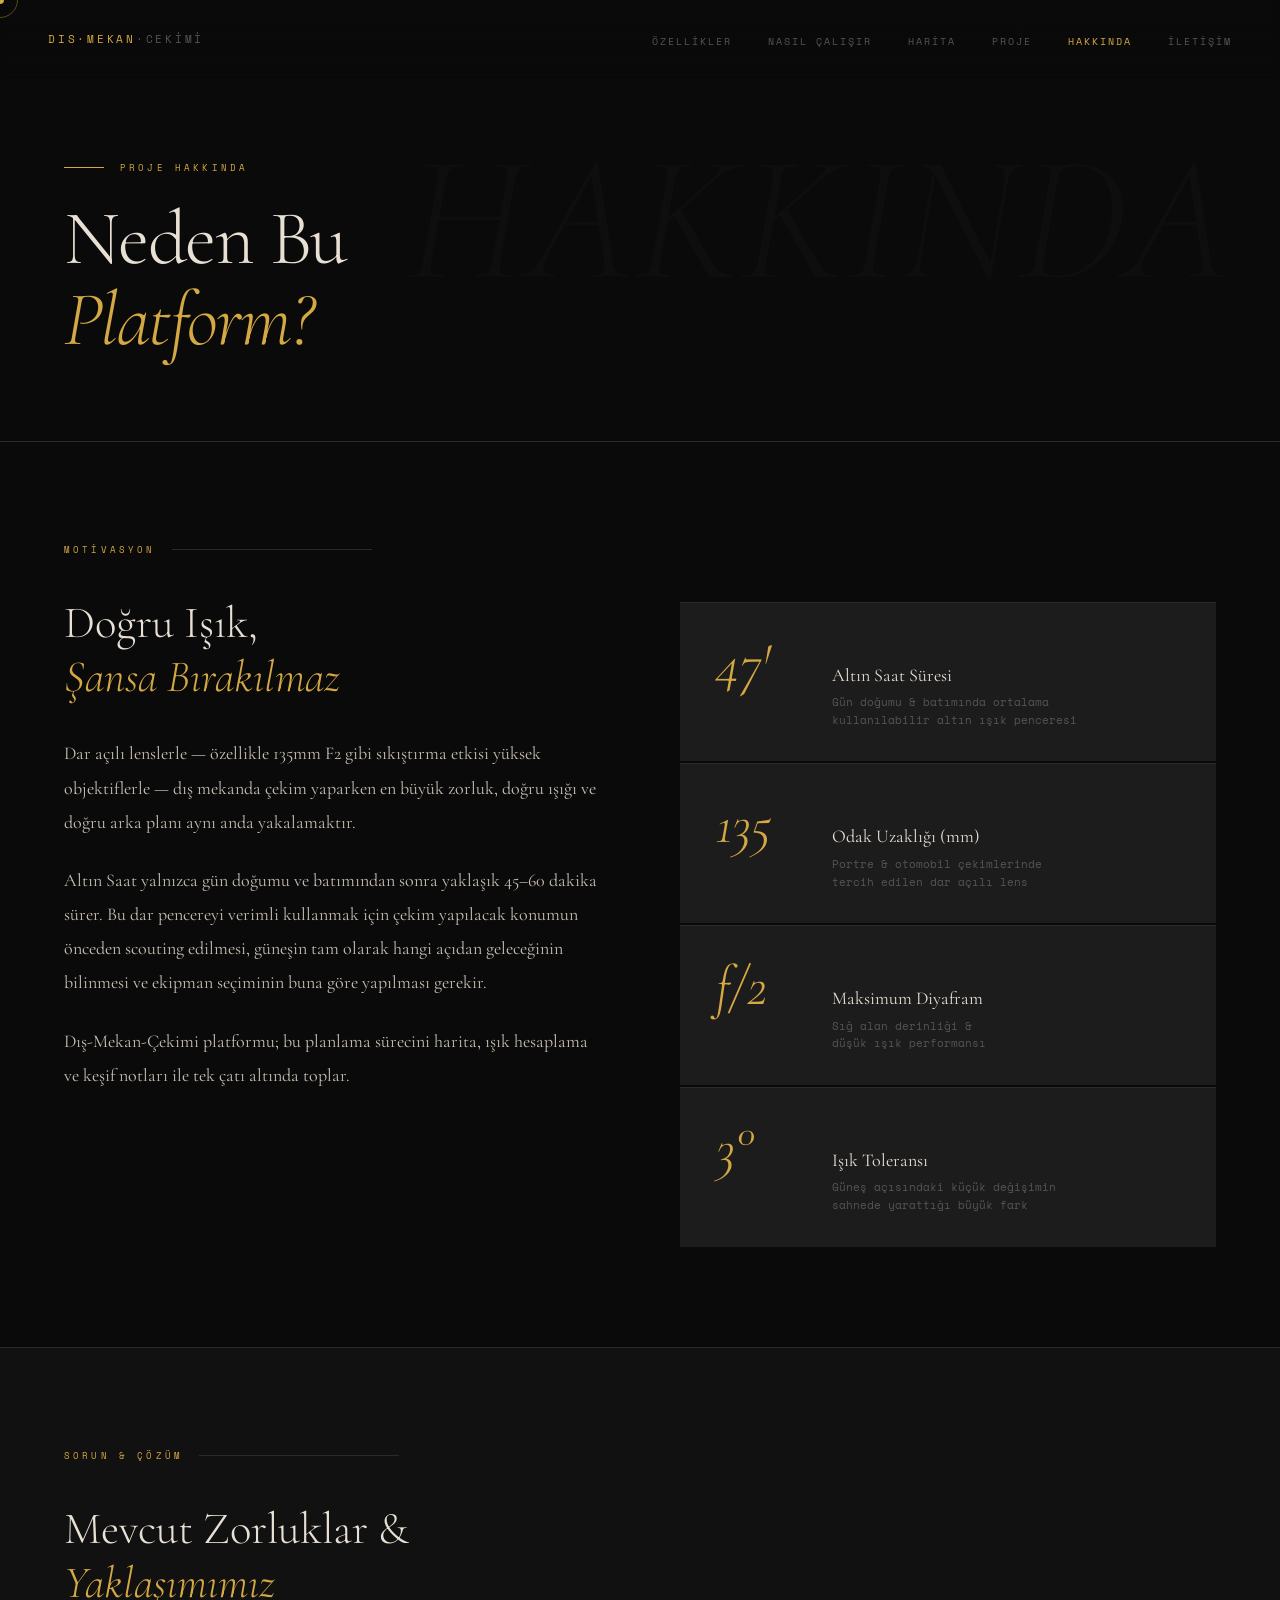
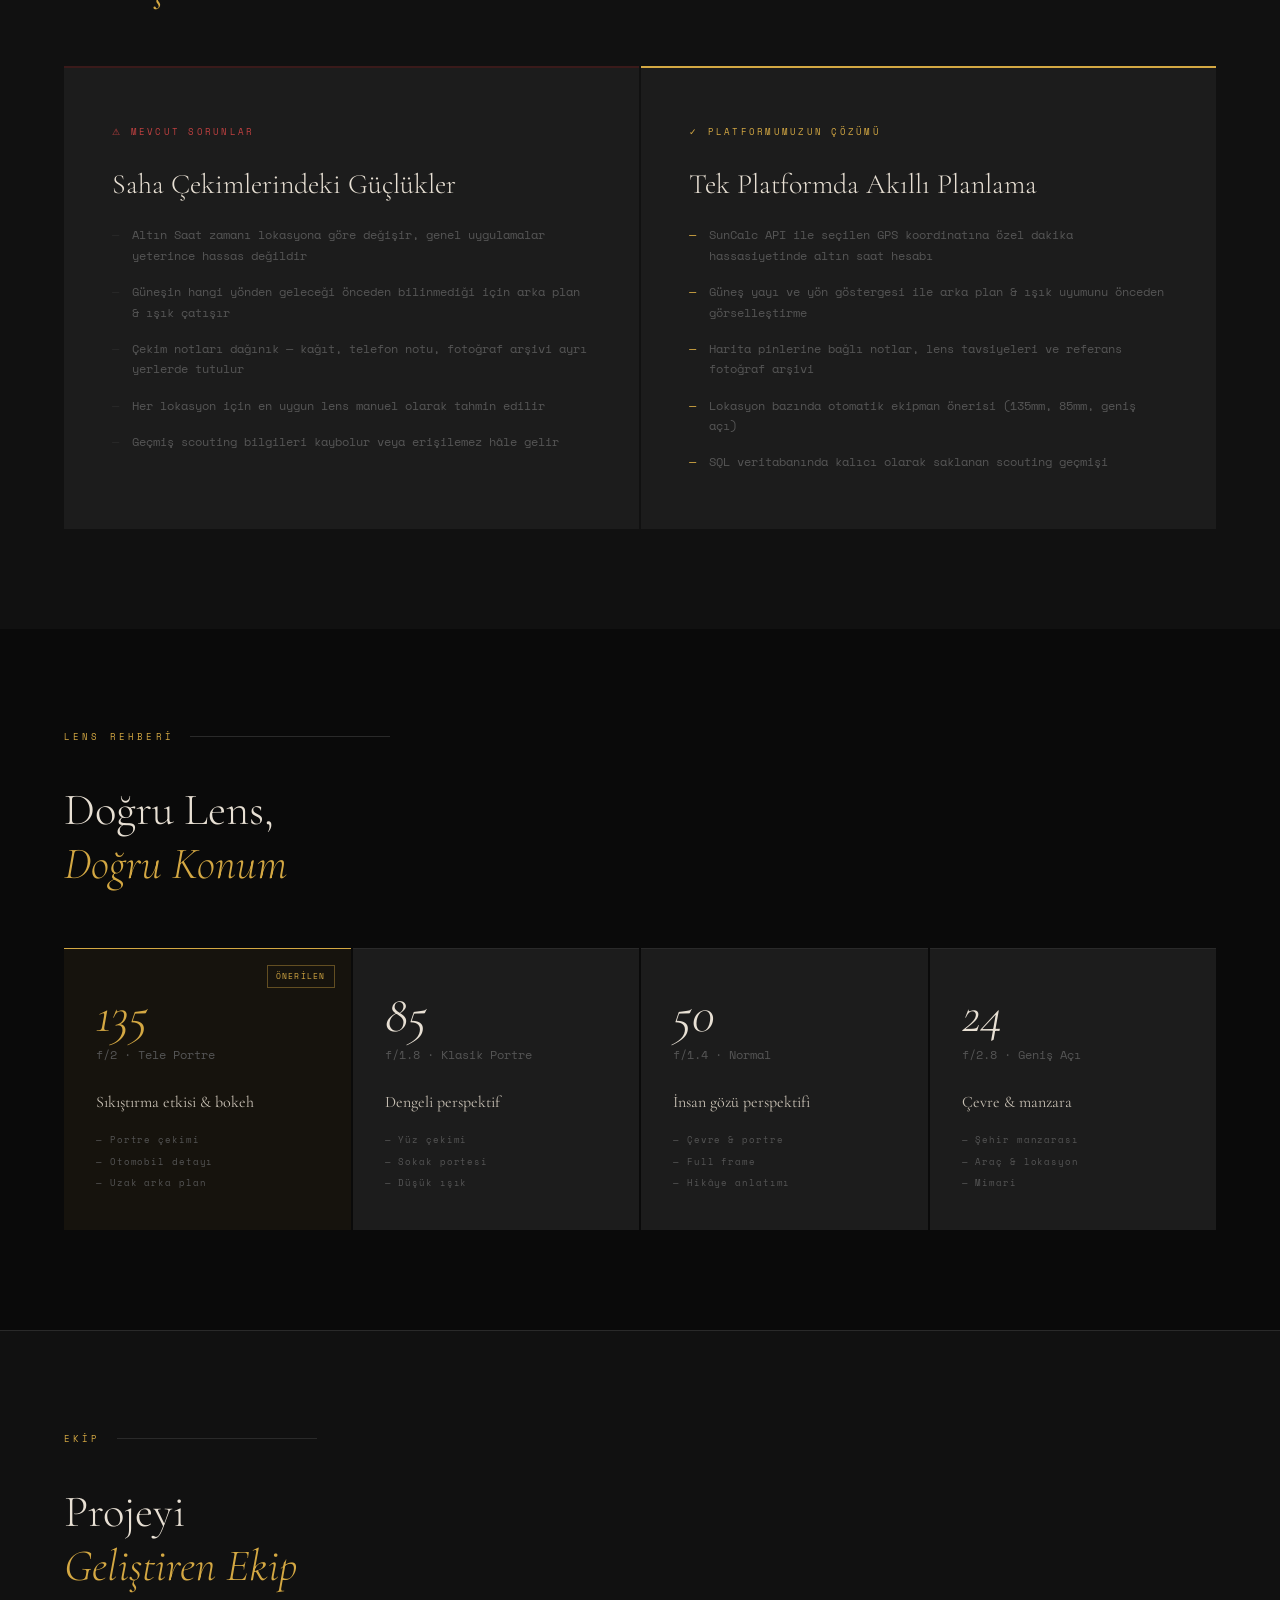
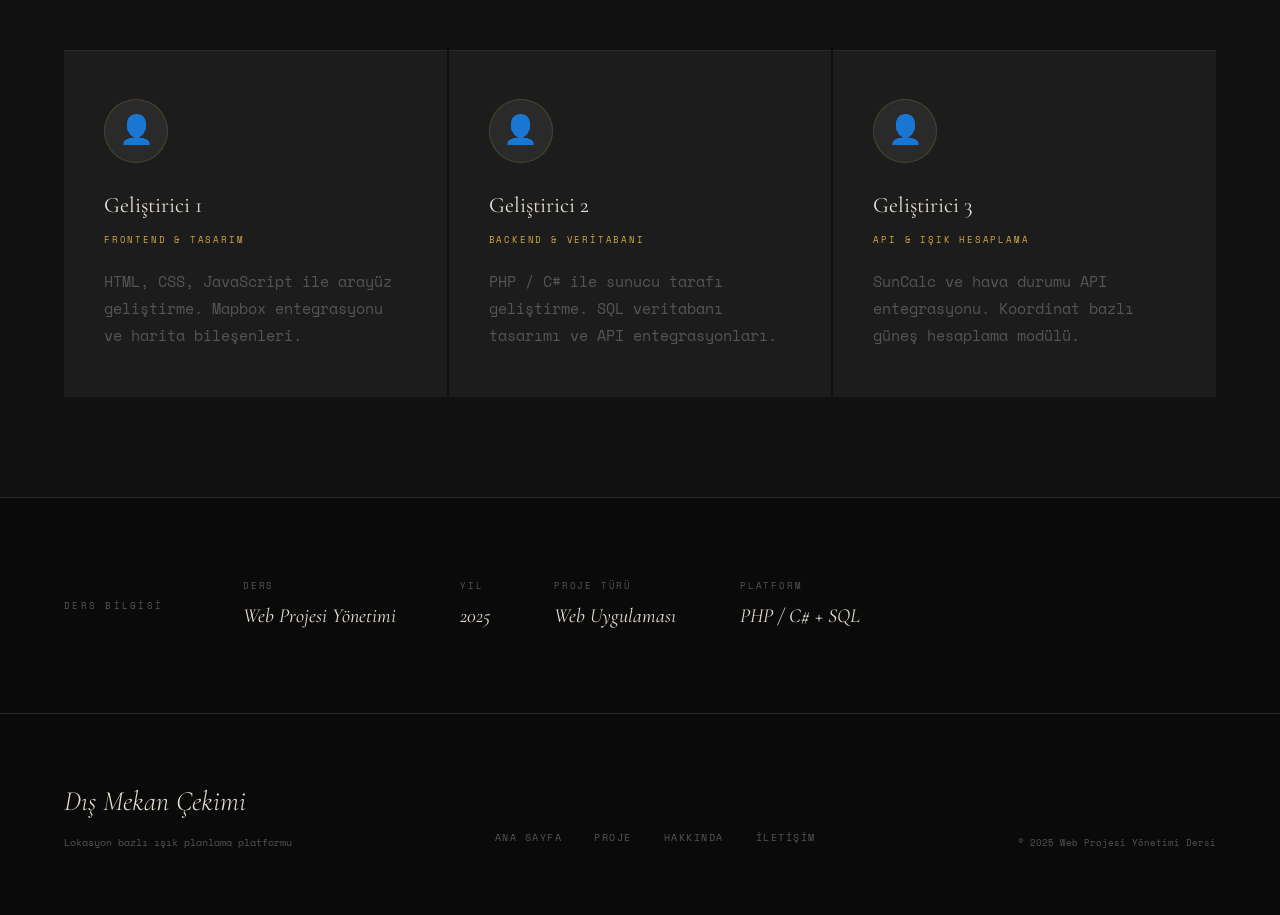
==== about.html @ 54815040 "Add files via upload feat: about.html eklendi" ====
<!DOCTYPE html>
<html lang="tr">
<head>
  <meta charset="UTF-8" />
  <meta name="viewport" content="width=device-width, initial-scale=1.0"/>
  <title>Hakkında | Dış-Mekan-Çekimi</title>
  <link rel="preconnect" href="https://fonts.googleapis.com">
  <link href="https://fonts.googleapis.com/css2?family=Cormorant+Garamond:ital,wght@0,300;0,400;0,600;1,300;1,400&family=Space+Mono:wght@400;700&display=swap" rel="stylesheet">
  <style>
    *, *::before, *::after { box-sizing: border-box; margin: 0; padding: 0; }

    :root {
      --black:  #0a0a0a;
      --dark:   #111111;
      --mid:    #1c1c1c;
      --border: #2a2a2a;
      --muted:  #555;
      --text:   #c8c0b4;
      --light:  #e8e0d4;
      --gold:   #d4a843;
      --gold2:  #f0c060;
      --accent: #e87b3a;
    }

    html { scroll-behavior: smooth; }

    body {
      background: var(--black);
      color: var(--text);
      font-family: 'Cormorant Garamond', serif;
      font-size: 18px;
      line-height: 1.7;
      overflow-x: hidden;
      cursor: none;
    }

    .cursor {
      width: 8px; height: 8px;
      background: var(--gold);
      border-radius: 50%;
      position: fixed; top: 0; left: 0;
      pointer-events: none; z-index: 9999;
      transform: translate(-50%,-50%);
    }
    .cursor-ring {
      width: 36px; height: 36px;
      border: 1px solid rgba(212,168,67,0.4);
      border-radius: 50%;
      position: fixed; top: 0; left: 0;
      pointer-events: none; z-index: 9998;
      transform: translate(-50%,-50%);
      transition: all 0.15s ease;
    }

    /* NAV */
    nav {
      position: fixed; top: 0; left: 0; right: 0;
      z-index: 100;
      display: flex; align-items: center; justify-content: space-between;
      padding: 24px 48px;
      background: linear-gradient(to bottom, rgba(10,10,10,0.95), transparent);
      backdrop-filter: blur(4px);
    }
    .nav-logo {
      font-family: 'Space Mono', monospace;
      font-size: 11px;
      letter-spacing: 0.25em;
      color: var(--gold);
      text-transform: uppercase;
      text-decoration: none;
    }
    .nav-logo span { color: var(--muted); }
    .nav-links { display: flex; gap: 36px; list-style: none; }
    .nav-links a {
      font-family: 'Space Mono', monospace;
      font-size: 10px;
      letter-spacing: 0.2em;
      text-transform: uppercase;
      color: var(--muted);
      text-decoration: none;
      transition: color 0.3s;
    }
    .nav-links a:hover, .nav-links a.active { color: var(--gold); }

    /* PAGE HEADER */
    .page-header {
      padding: 160px 64px 80px;
      border-bottom: 1px solid var(--border);
      position: relative;
      overflow: hidden;
    }
    .page-header::before {
      content: 'HAKKINDA';
      position: absolute;
      right: 48px; top: 50%;
      transform: translateY(-50%);
      font-size: 180px;
      font-weight: 300;
      font-style: italic;
      color: rgba(255,255,255,0.02);
      font-family: 'Cormorant Garamond', serif;
      pointer-events: none;
      white-space: nowrap;
    }
    .page-tag {
      font-family: 'Space Mono', monospace;
      font-size: 9px;
      letter-spacing: 0.35em;
      text-transform: uppercase;
      color: var(--gold);
      display: flex; align-items: center; gap: 16px;
      margin-bottom: 24px;
    }
    .page-tag::before {
      content: ''; display: block;
      width: 40px; height: 1px; background: var(--gold);
    }
    .page-title {
      font-size: clamp(48px, 6vw, 88px);
      font-weight: 300;
      color: var(--light);
      line-height: 1.05;
      letter-spacing: -0.02em;
    }
    .page-title em { font-style: italic; color: var(--gold); }

    /* INTRO */
    .intro {
      display: grid;
      grid-template-columns: 1fr 1fr;
      gap: 80px;
      padding: 100px 64px;
      align-items: start;
    }
    .intro-left {}
    .section-label {
      font-family: 'Space Mono', monospace;
      font-size: 9px;
      letter-spacing: 0.35em;
      text-transform: uppercase;
      color: var(--gold);
      display: flex; align-items: center; gap: 16px;
      margin-bottom: 40px;
    }
    .section-label::after {
      content: ''; display: block; flex: 1;
      height: 1px; background: var(--border); max-width: 200px;
    }
    .intro-title {
      font-size: clamp(30px, 3.5vw, 48px);
      font-weight: 300;
      color: var(--light);
      line-height: 1.2;
      margin-bottom: 32px;
    }
    .intro-title em { font-style: italic; color: var(--gold); }
    .intro-text {
      font-size: 18px;
      color: var(--text);
      line-height: 1.9;
      margin-bottom: 24px;
    }

    .intro-right {
      display: flex; flex-direction: column; gap: 2px;
      padding-top: 60px;
    }
    .stat-block {
      background: var(--mid);
      border-top: 1px solid var(--border);
      padding: 32px 36px;
      display: flex; align-items: baseline; gap: 16px;
      transition: background 0.3s;
      position: relative;
      overflow: hidden;
    }
    .stat-block::before {
      content: '';
      position: absolute; top: 0; left: 0;
      width: 2px; height: 0;
      background: var(--gold);
      transition: height 0.4s;
    }
    .stat-block:hover::before { height: 100%; }
    .stat-block:hover { background: #1f1f1f; }
    .stat-big {
      font-size: 56px;
      font-weight: 300;
      font-style: italic;
      color: var(--gold);
      line-height: 1;
      min-width: 100px;
    }
    .stat-info {}
    .stat-title {
      font-size: 18px;
      color: var(--light);
      font-weight: 400;
      margin-bottom: 4px;
    }
    .stat-desc {
      font-family: 'Space Mono', monospace;
      font-size: 11px;
      color: var(--muted);
      line-height: 1.6;
    }

    /* PROBLEM / SOLUTION */
    .problem {
      background: var(--dark);
      padding: 100px 64px;
      border-top: 1px solid var(--border);
    }
    .two-col {
      display: grid;
      grid-template-columns: 1fr 1fr;
      gap: 2px;
      margin-top: 56px;
    }
    .col-card {
      padding: 56px 48px;
      position: relative;
      overflow: hidden;
    }
    .col-card.problem-card {
      background: var(--mid);
      border-top: 2px solid #3a1a1a;
    }
    .col-card.solution-card {
      background: var(--mid);
      border-top: 2px solid var(--gold);
    }
    .col-card-label {
      font-family: 'Space Mono', monospace;
      font-size: 9px;
      letter-spacing: 0.25em;
      text-transform: uppercase;
      margin-bottom: 28px;
    }
    .problem-card .col-card-label { color: #c04040; }
    .solution-card .col-card-label { color: var(--gold); }
    .col-card-title {
      font-size: 28px;
      color: var(--light);
      font-weight: 300;
      margin-bottom: 24px;
      line-height: 1.2;
    }
    .col-card ul {
      list-style: none;
      display: flex; flex-direction: column; gap: 16px;
    }
    .col-card ul li {
      font-family: 'Space Mono', monospace;
      font-size: 12px;
      color: var(--muted);
      line-height: 1.7;
      padding-left: 20px;
      position: relative;
    }
    .col-card ul li::before {
      content: '—';
      position: absolute; left: 0;
      color: var(--border);
    }
    .solution-card ul li::before { color: var(--gold); }

    /* LENS PHILOSOPHY */
    .lens-section {
      padding: 100px 64px;
      background: var(--black);
    }
    .lens-grid {
      display: grid;
      grid-template-columns: repeat(4, 1fr);
      gap: 2px;
      margin-top: 56px;
    }
    .lens-card {
      background: var(--mid);
      border-top: 1px solid var(--border);
      padding: 40px 32px;
      transition: all 0.3s;
      position: relative;
    }
    .lens-card:hover { background: #1f1f1f; }
    .lens-card.featured {
      background: rgba(212,168,67,0.06);
      border-top-color: var(--gold);
    }
    .lens-mm {
      font-size: 52px;
      font-weight: 300;
      font-style: italic;
      color: var(--light);
      line-height: 1;
      margin-bottom: 4px;
    }
    .lens-card.featured .lens-mm { color: var(--gold); }
    .lens-aperture {
      font-family: 'Space Mono', monospace;
      font-size: 12px;
      color: var(--muted);
      margin-bottom: 24px;
    }
    .lens-use {
      font-size: 16px;
      color: var(--text);
      margin-bottom: 16px;
    }
    .lens-tags {
      display: flex; flex-direction: column; gap: 6px;
    }
    .lens-tag {
      font-family: 'Space Mono', monospace;
      font-size: 9px;
      color: var(--muted);
      letter-spacing: 0.1em;
    }
    .lens-badge {
      position: absolute; top: 16px; right: 16px;
      font-family: 'Space Mono', monospace;
      font-size: 8px;
      letter-spacing: 0.15em;
      text-transform: uppercase;
      color: var(--gold);
      border: 1px solid rgba(212,168,67,0.4);
      padding: 4px 8px;
    }

    /* TEAM / ABOUT */
    .team {
      background: var(--dark);
      padding: 100px 64px;
      border-top: 1px solid var(--border);
    }
    .team-grid {
      display: grid;
      grid-template-columns: repeat(3, 1fr);
      gap: 2px;
      margin-top: 56px;
    }
    .team-card {
      background: var(--mid);
      border-top: 1px solid var(--border);
      padding: 48px 40px;
      transition: all 0.3s;
    }
    .team-card:hover { background: #1f1f1f; }
    .team-avatar {
      width: 64px; height: 64px;
      border-radius: 50%;
      background: var(--border);
      display: flex; align-items: center; justify-content: center;
      font-size: 28px;
      margin-bottom: 24px;
      border: 1px solid rgba(212,168,67,0.2);
    }
    .team-name {
      font-size: 22px;
      color: var(--light);
      font-weight: 400;
      margin-bottom: 8px;
    }
    .team-role {
      font-family: 'Space Mono', monospace;
      font-size: 9px;
      letter-spacing: 0.2em;
      color: var(--gold);
      text-transform: uppercase;
      margin-bottom: 20px;
    }
    .team-desc {
      font-size: 15px;
      color: var(--muted);
      font-family: 'Space Mono', monospace;
      line-height: 1.8;
    }

    /* COURSE INFO */
    .course {
      padding: 80px 64px;
      border-top: 1px solid var(--border);
      display: flex; align-items: center;
      gap: 80px; flex-wrap: wrap;
      background: var(--black);
    }
    .course-label {
      font-family: 'Space Mono', monospace;
      font-size: 9px;
      letter-spacing: 0.25em;
      color: var(--muted);
      text-transform: uppercase;
      white-space: nowrap;
    }
    .course-info {
      display: flex; gap: 64px; flex-wrap: wrap;
    }
    .course-item {}
    .course-key {
      font-family: 'Space Mono', monospace;
      font-size: 9px;
      color: var(--muted);
      letter-spacing: 0.2em;
      text-transform: uppercase;
      margin-bottom: 6px;
    }
    .course-val {
      font-size: 20px;
      color: var(--light);
      font-style: italic;
    }

    /* FOOTER */
    footer {
      padding: 64px;
      border-top: 1px solid var(--border);
      display: flex; justify-content: space-between; align-items: flex-end;
      flex-wrap: wrap; gap: 32px;
    }
    .footer-logo { font-size: 28px; font-weight: 300; color: var(--light); font-style: italic; }
    .footer-links { display: flex; gap: 32px; list-style: none; }
    .footer-links a {
      font-family: 'Space Mono', monospace;
      font-size: 10px; letter-spacing: 0.15em;
      text-transform: uppercase; color: var(--muted);
      text-decoration: none; transition: color 0.3s;
    }
    .footer-links a:hover { color: var(--gold); }
    .footer-copy { font-family: 'Space Mono', monospace; font-size: 9px; color: var(--muted); }

    /* REVEAL */
    .reveal { opacity: 0; transform: translateY(30px); transition: opacity 0.7s ease, transform 0.7s ease; }
    .reveal.visible { opacity: 1; transform: translateY(0); }

    @media (max-width: 900px) {
      nav { padding: 20px 24px; }
      .nav-links { display: none; }
      .page-header { padding: 120px 24px 60px; }
      .intro { grid-template-columns: 1fr; padding: 60px 24px; gap: 48px; }
      .problem { padding: 60px 24px; }
      .two-col { grid-template-columns: 1fr; }
      .lens-section { padding: 60px 24px; }
      .lens-grid { grid-template-columns: 1fr 1fr; }
      .team { padding: 60px 24px; }
      .team-grid { grid-template-columns: 1fr; }
      .course { padding: 48px 24px; gap: 32px; }
      footer { padding: 40px 24px; flex-direction: column; }
    }
  </style>
</head>
<body>

  <div class="cursor" id="cursor"></div>
  <div class="cursor-ring" id="cursorRing"></div>

  <!-- NAV -->
  <nav>
    <a href="index.html" class="nav-logo">DIS·MEKAN<span>·CEKİMİ</span></a>
    <ul class="nav-links">
      <li><a href="index.html#features">Özellikler</a></li>
      <li><a href="index.html#nasil">Nasıl Çalışır</a></li>
      <li><a href="index.html#harita">Harita</a></li>
      <li><a href="project.html">Proje</a></li>
      <li><a href="about.html" class="active">Hakkında</a></li>
      <li><a href="contact.html">İletişim</a></li>
    </ul>
  </nav>

  <!-- PAGE HEADER -->
  <div class="page-header">
    <div class="page-tag">Proje Hakkında</div>
    <h1 class="page-title">
      Neden Bu<br>
      <em>Platform?</em>
    </h1>
  </div>

  <!-- INTRO -->
  <section class="intro">
    <div class="intro-left">
      <div class="section-label reveal">Motivasyon</div>
      <h2 class="intro-title reveal">
        Doğru Işık,<br>
        <em>Şansa Bırakılmaz</em>
      </h2>
      <p class="intro-text reveal">
        Dar açılı lenslerle — özellikle 135mm F2 gibi sıkıştırma etkisi yüksek objektiflerle — dış mekanda çekim yaparken en büyük zorluk, doğru ışığı ve doğru arka planı aynı anda yakalamaktır.
      </p>
      <p class="intro-text reveal">
        Altın Saat yalnızca gün doğumu ve batımından sonra yaklaşık 45–60 dakika sürer. Bu dar pencereyi verimli kullanmak için çekim yapılacak konumun önceden scouting edilmesi, güneşin tam olarak hangi açıdan geleceğinin bilinmesi ve ekipman seçiminin buna göre yapılması gerekir.
      </p>
      <p class="intro-text reveal">
        Dış-Mekan-Çekimi platformu; bu planlama sürecini harita, ışık hesaplama ve keşif notları ile tek çatı altında toplar.
      </p>
    </div>

    <div class="intro-right reveal">
      <div class="stat-block">
        <div class="stat-big">47'</div>
        <div class="stat-info">
          <div class="stat-title">Altın Saat Süresi</div>
          <div class="stat-desc">Gün doğumu & batımında ortalama<br>kullanılabilir altın ışık penceresi</div>
        </div>
      </div>
      <div class="stat-block">
        <div class="stat-big">135</div>
        <div class="stat-info">
          <div class="stat-title">Odak Uzaklığı (mm)</div>
          <div class="stat-desc">Portre & otomobil çekimlerinde<br>tercih edilen dar açılı lens</div>
        </div>
      </div>
      <div class="stat-block">
        <div class="stat-big">f/2</div>
        <div class="stat-info">
          <div class="stat-title">Maksimum Diyafram</div>
          <div class="stat-desc">Sığ alan derinliği &<br>düşük ışık performansı</div>
        </div>
      </div>
      <div class="stat-block">
        <div class="stat-big">3°</div>
        <div class="stat-info">
          <div class="stat-title">Işık Toleransı</div>
          <div class="stat-desc">Güneş açısındaki küçük değişimin<br>sahnede yarattığı büyük fark</div>
        </div>
      </div>
    </div>
  </section>

  <!-- PROBLEM / SOLUTION -->
  <section class="problem">
    <div class="section-label reveal">Sorun & Çözüm</div>
    <h2 class="intro-title reveal">
      Mevcut Zorluklar &<br>
      <em>Yaklaşımımız</em>
    </h2>
    <div class="two-col reveal">
      <div class="col-card problem-card">
        <div class="col-card-label">⚠ Mevcut Sorunlar</div>
        <h3 class="col-card-title">Saha Çekimlerindeki Güçlükler</h3>
        <ul>
          <li>Altın Saat zamanı lokasyona göre değişir, genel uygulamalar yeterince hassas değildir</li>
          <li>Güneşin hangi yönden geleceği önceden bilinmediği için arka plan & ışık çatışır</li>
          <li>Çekim notları dağınık — kağıt, telefon notu, fotoğraf arşivi ayrı yerlerde tutulur</li>
          <li>Her lokasyon için en uygun lens manuel olarak tahmin edilir</li>
          <li>Geçmiş scouting bilgileri kaybolur veya erişilemez hâle gelir</li>
        </ul>
      </div>
      <div class="col-card solution-card">
        <div class="col-card-label">✓ Platformumuzun Çözümü</div>
        <h3 class="col-card-title">Tek Platformda Akıllı Planlama</h3>
        <ul>
          <li>SunCalc API ile seçilen GPS koordinatına özel dakika hassasiyetinde altın saat hesabı</li>
          <li>Güneş yayı ve yön göstergesi ile arka plan & ışık uyumunu önceden görselleştirme</li>
          <li>Harita pinlerine bağlı notlar, lens tavsiyeleri ve referans fotoğraf arşivi</li>
          <li>Lokasyon bazında otomatik ekipman önerisi (135mm, 85mm, geniş açı)</li>
          <li>SQL veritabanında kalıcı olarak saklanan scouting geçmişi</li>
        </ul>
      </div>
    </div>
  </section>

  <!-- LENS PHILOSOPHY -->
  <section class="lens-section">
    <div class="section-label reveal">Lens Rehberi</div>
    <h2 class="intro-title reveal">
      Doğru Lens,<br>
      <em>Doğru Konum</em>
    </h2>
    <div class="lens-grid reveal">
      <div class="lens-card featured">
        <div class="lens-badge">Önerilen</div>
        <div class="lens-mm">135</div>
        <div class="lens-aperture">f/2 · Tele Portre</div>
        <div class="lens-use">Sıkıştırma etkisi & bokeh</div>
        <div class="lens-tags">
          <span class="lens-tag">— Portre çekimi</span>
          <span class="lens-tag">— Otomobil detayı</span>
          <span class="lens-tag">— Uzak arka plan</span>
        </div>
      </div>
      <div class="lens-card">
        <div class="lens-mm">85</div>
        <div class="lens-aperture">f/1.8 · Klasik Portre</div>
        <div class="lens-use">Dengeli perspektif</div>
        <div class="lens-tags">
          <span class="lens-tag">— Yüz çekimi</span>
          <span class="lens-tag">— Sokak portesi</span>
          <span class="lens-tag">— Düşük ışık</span>
        </div>
      </div>
      <div class="lens-card">
        <div class="lens-mm">50</div>
        <div class="lens-aperture">f/1.4 · Normal</div>
        <div class="lens-use">İnsan gözü perspektifi</div>
        <div class="lens-tags">
          <span class="lens-tag">— Çevre & portre</span>
          <span class="lens-tag">— Full frame</span>
          <span class="lens-tag">— Hikâye anlatımı</span>
        </div>
      </div>
      <div class="lens-card">
        <div class="lens-mm">24</div>
        <div class="lens-aperture">f/2.8 · Geniş Açı</div>
        <div class="lens-use">Çevre & manzara</div>
        <div class="lens-tags">
          <span class="lens-tag">— Şehir manzarası</span>
          <span class="lens-tag">— Araç & lokasyon</span>
          <span class="lens-tag">— Mimari</span>
        </div>
      </div>
    </div>
  </section>

  <!-- TEAM -->
  <section class="team">
    <div class="section-label reveal">Ekip</div>
    <h2 class="intro-title reveal">
      Projeyi<br>
      <em>Geliştiren Ekip</em>
    </h2>
    <div class="team-grid reveal">
      <div class="team-card">
        <div class="team-avatar">👤</div>
        <div class="team-name">Geliştirici 1</div>
        <div class="team-role">Frontend & Tasarım</div>
        <div class="team-desc">HTML, CSS, JavaScript ile arayüz geliştirme. Mapbox entegrasyonu ve harita bileşenleri.</div>
      </div>
      <div class="team-card">
        <div class="team-avatar">👤</div>
        <div class="team-name">Geliştirici 2</div>
        <div class="team-role">Backend & Veritabanı</div>
        <div class="team-desc">PHP / C# ile sunucu tarafı geliştirme. SQL veritabanı tasarımı ve API entegrasyonları.</div>
      </div>
      <div class="team-card">
        <div class="team-avatar">👤</div>
        <div class="team-name">Geliştirici 3</div>
        <div class="team-role">API & Işık Hesaplama</div>
        <div class="team-desc">SunCalc ve hava durumu API entegrasyonu. Koordinat bazlı güneş hesaplama modülü.</div>
      </div>
    </div>
  </section>

  <!-- COURSE INFO -->
  <div class="course">
    <div class="course-label">Ders Bilgisi</div>
    <div class="course-info">
      <div class="course-item">
        <div class="course-key">Ders</div>
        <div class="course-val">Web Projesi Yönetimi</div>
      </div>
      <div class="course-item">
        <div class="course-key">Yıl</div>
        <div class="course-val">2025</div>
      </div>
      <div class="course-item">
        <div class="course-key">Proje Türü</div>
        <div class="course-val">Web Uygulaması</div>
      </div>
      <div class="course-item">
        <div class="course-key">Platform</div>
        <div class="course-val">PHP / C# + SQL</div>
      </div>
    </div>
  </div>

  <!-- FOOTER -->
  <footer>
    <div>
      <div class="footer-logo">Dış Mekan Çekimi</div>
      <div style="font-family:'Space Mono',monospace;font-size:10px;color:var(--muted);margin-top:8px">
        Lokasyon bazlı ışık planlama platformu
      </div>
    </div>
    <ul class="footer-links">
      <li><a href="index.html">Ana Sayfa</a></li>
      <li><a href="project.html">Proje</a></li>
      <li><a href="about.html">Hakkında</a></li>
      <li><a href="contact.html">İletişim</a></li>
    </ul>
    <div class="footer-copy">© 2025 Web Projesi Yönetimi Dersi</div>
  </footer>

  <script>
    const cursor = document.getElementById('cursor');
    const ring = document.getElementById('cursorRing');
    document.addEventListener('mousemove', e => {
      cursor.style.left = e.clientX + 'px';
      cursor.style.top = e.clientY + 'px';
      setTimeout(() => {
        ring.style.left = e.clientX + 'px';
        ring.style.top = e.clientY + 'px';
      }, 80);
    });

    const reveals = document.querySelectorAll('.reveal');
    const observer = new IntersectionObserver(entries => {
      entries.forEach(e => {
        if (e.isIntersecting) { e.target.classList.add('visible'); observer.unobserve(e.target); }
      });
    }, { threshold: 0.12 });
    reveals.forEach(el => observer.observe(el));
  </script>
</body>
</html>
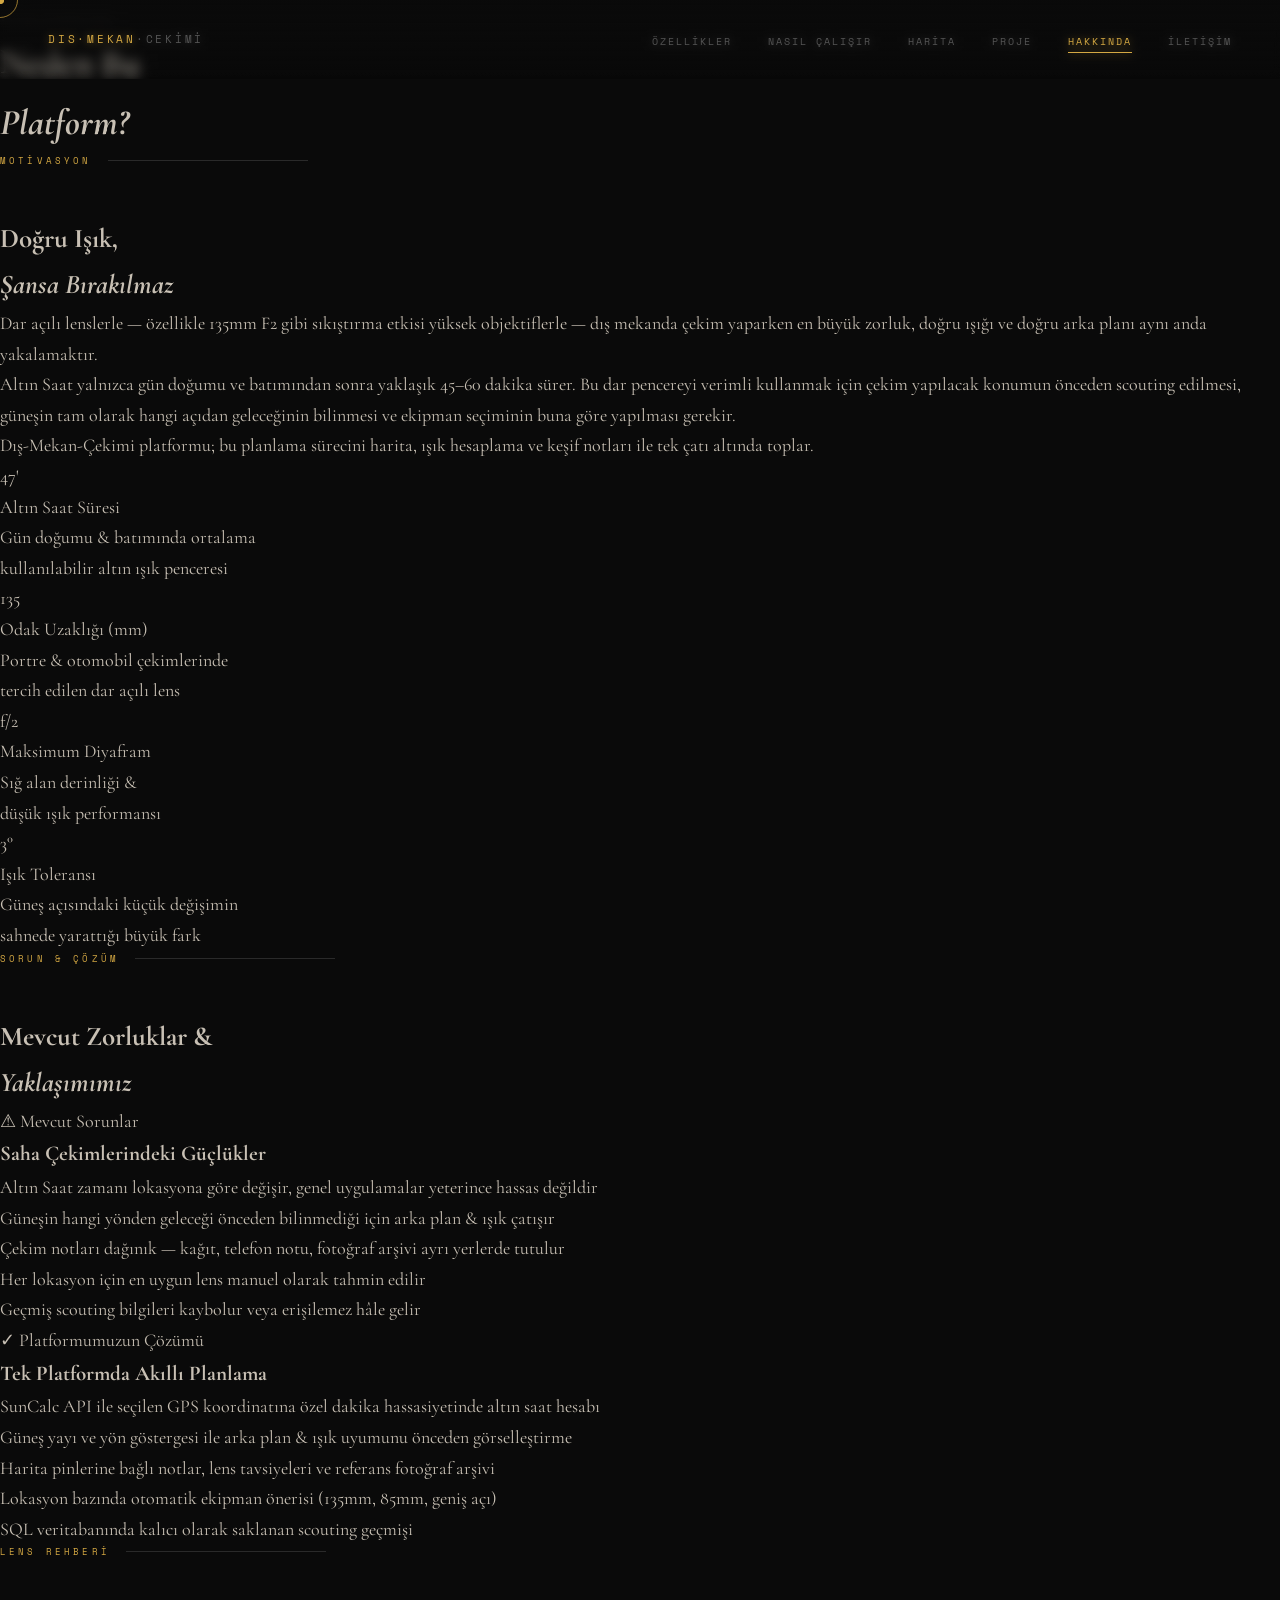
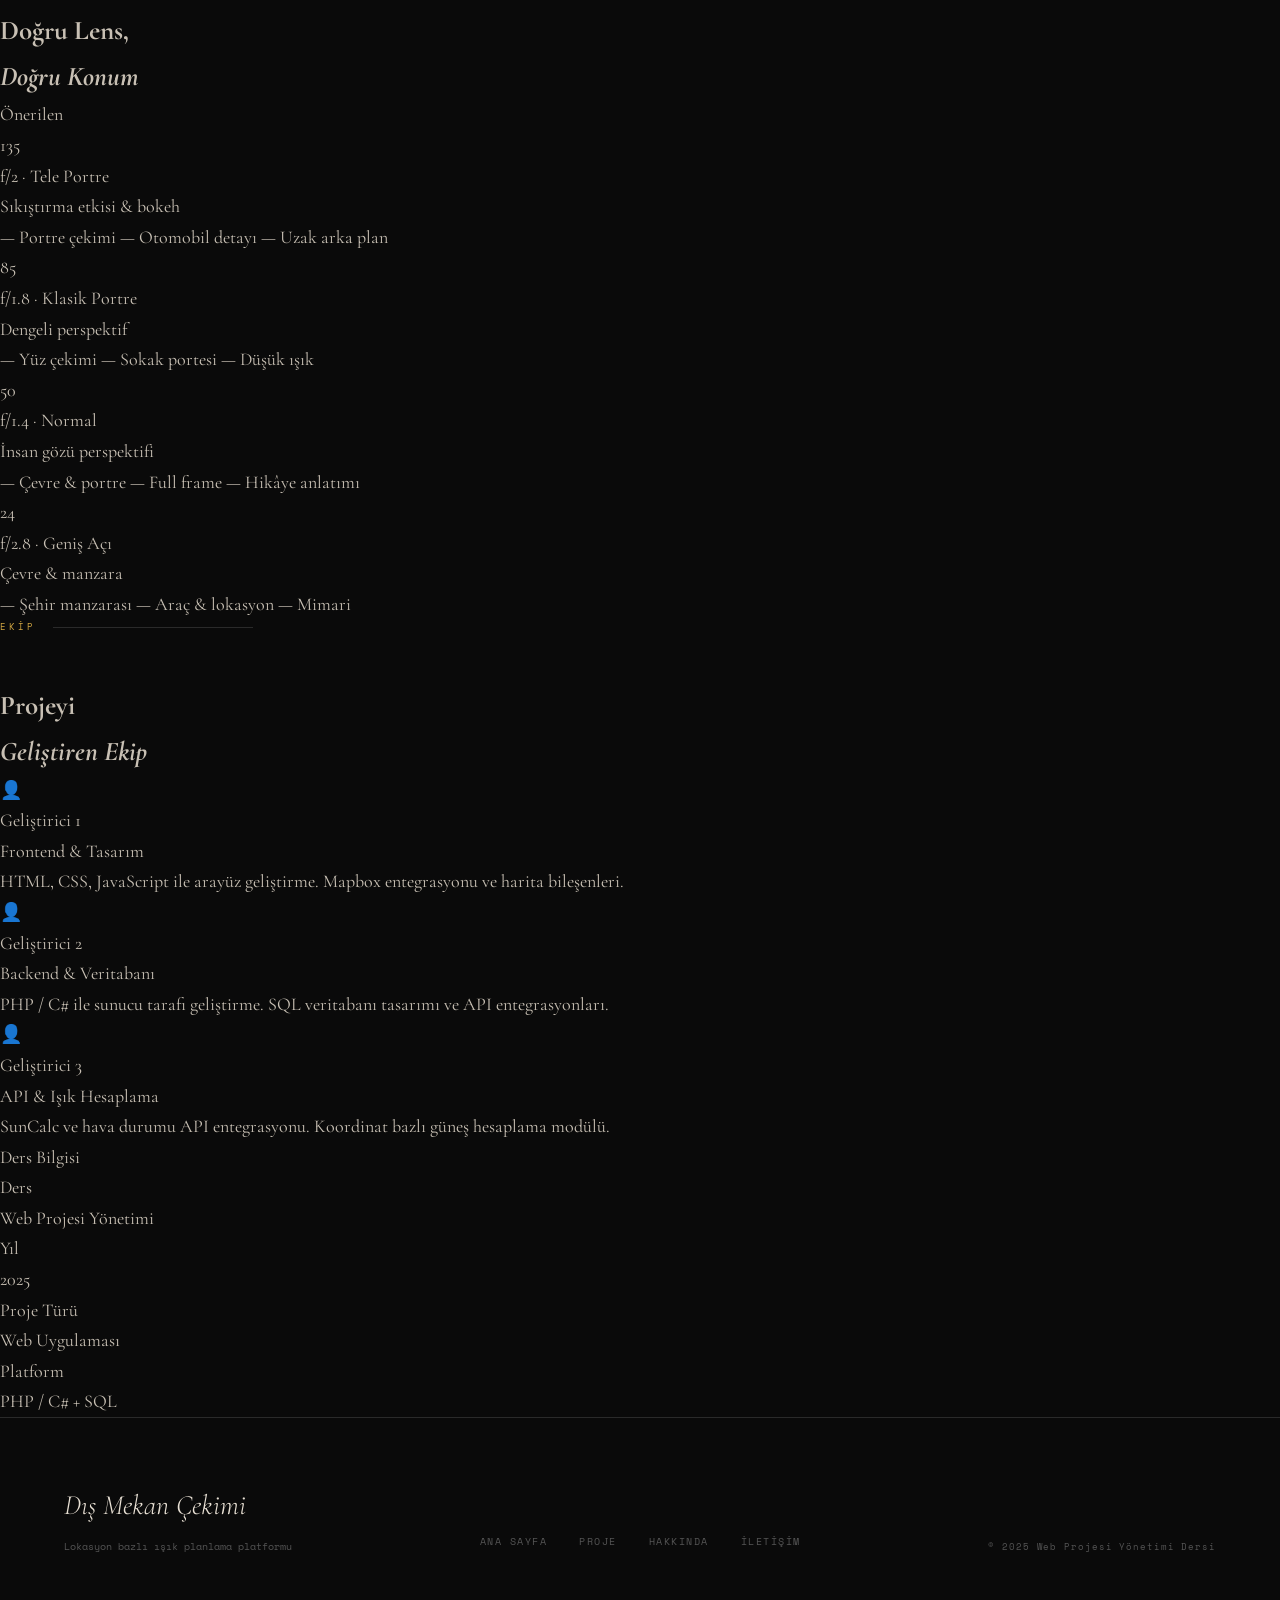
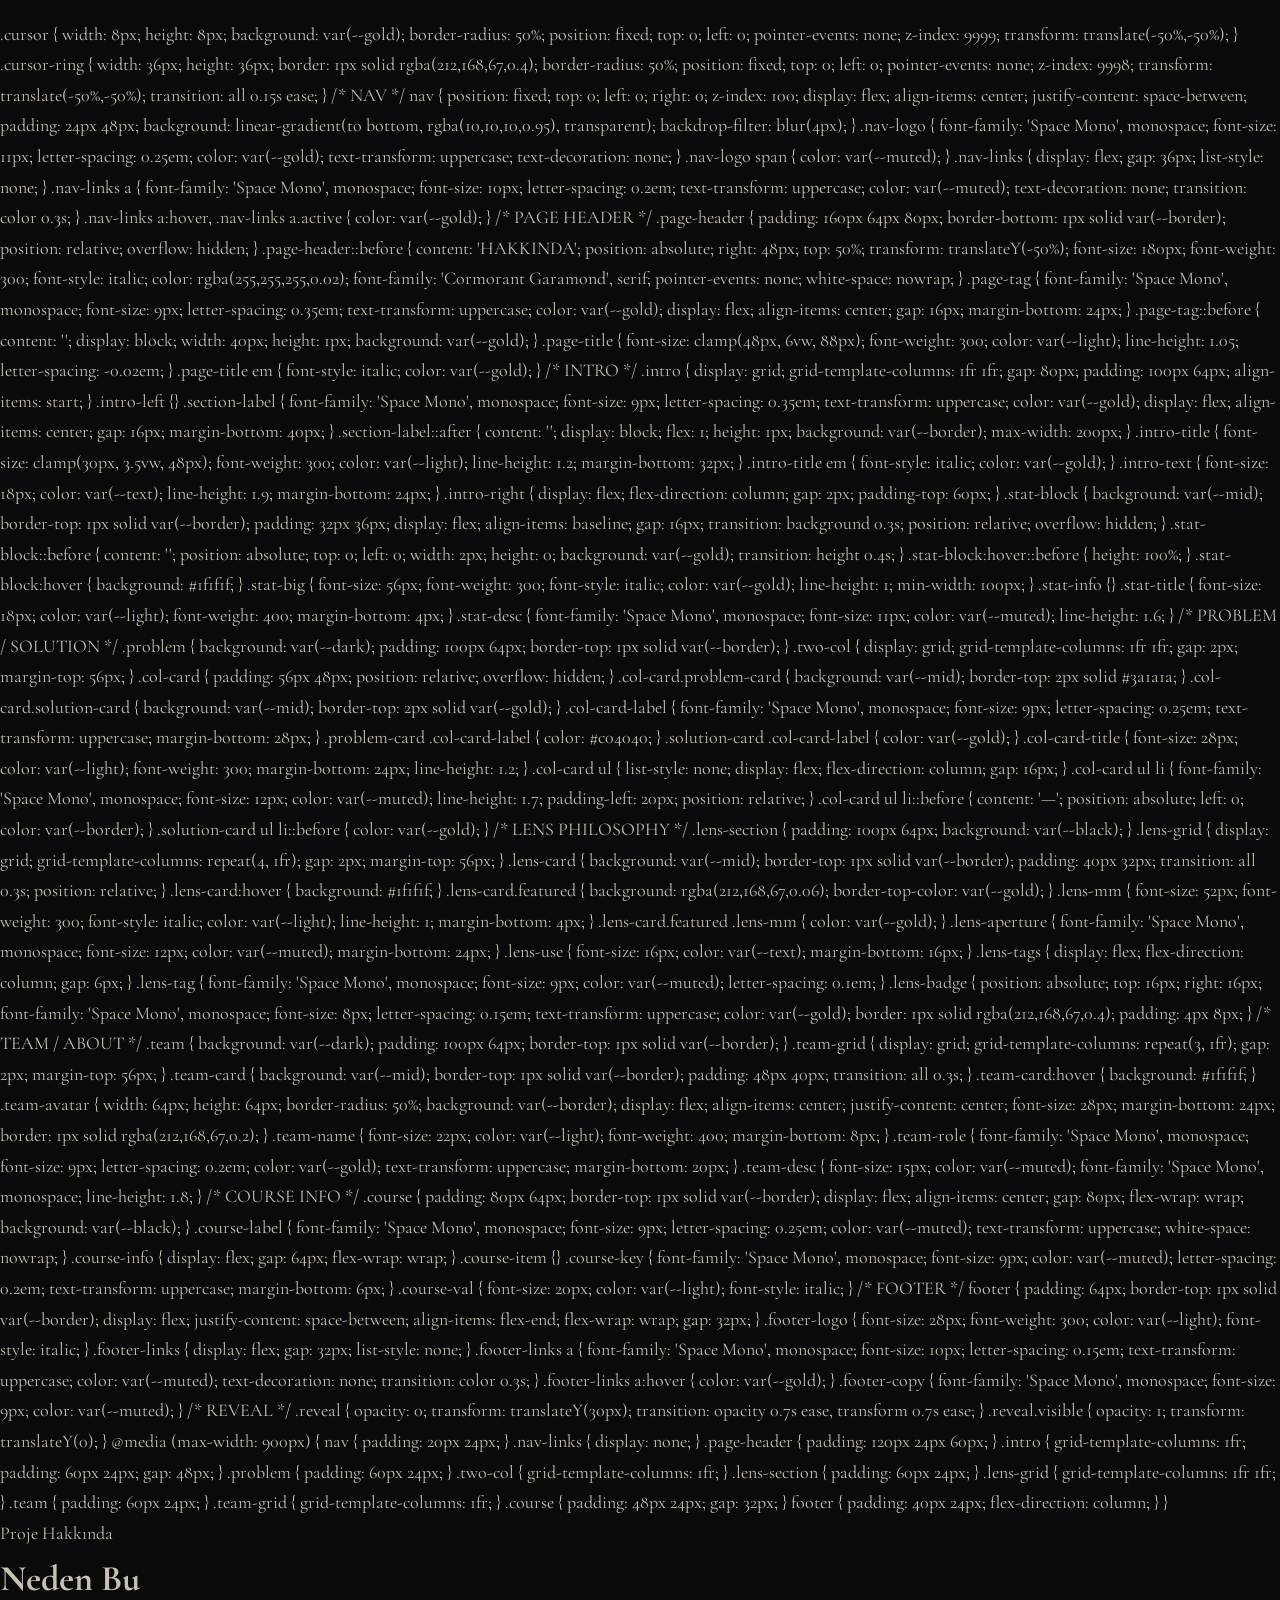
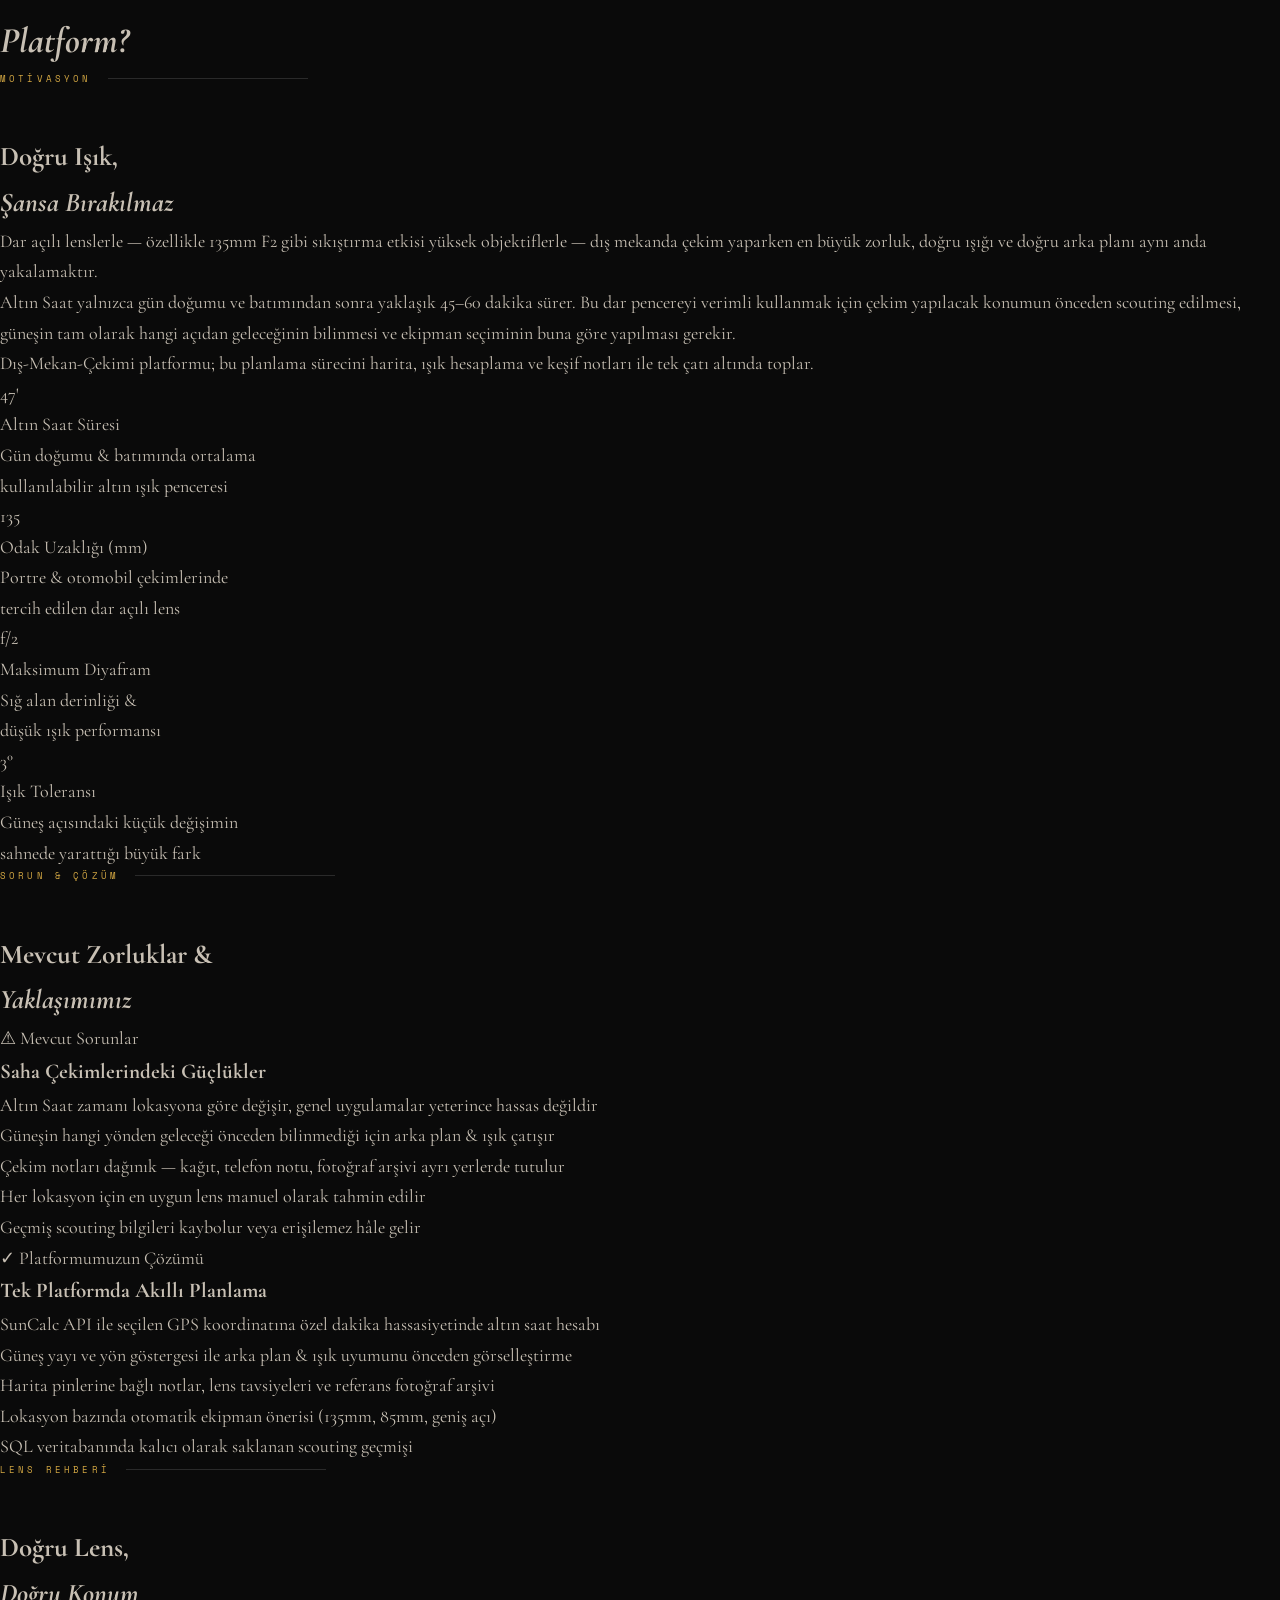
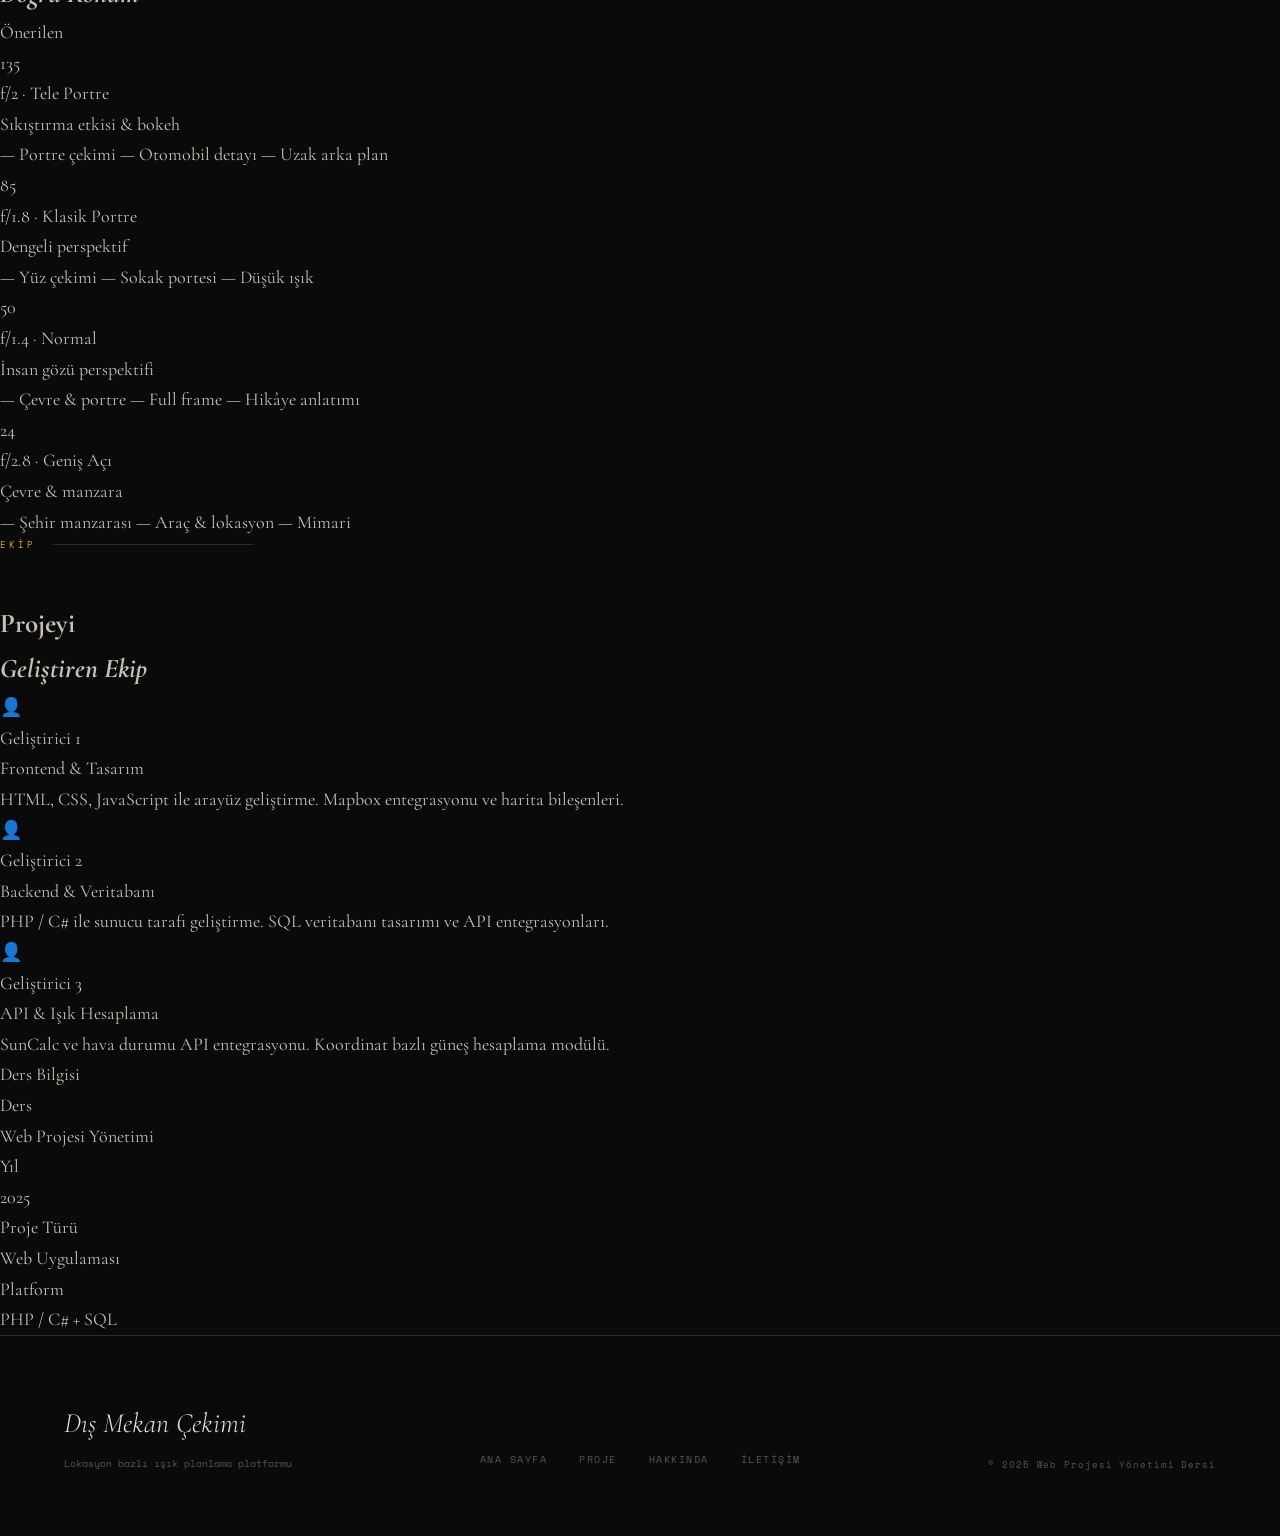
==== commit 9a6e009b: "Update about.html" ====
--- a/about.html
+++ b/about.html
@@ -6,35 +6,242 @@
   <title>Hakkında | Dış-Mekan-Çekimi</title>
   <link rel="preconnect" href="https://fonts.googleapis.com">
   <link href="https://fonts.googleapis.com/css2?family=Cormorant+Garamond:ital,wght@0,300;0,400;0,600;1,300;1,400&family=Space+Mono:wght@400;700&display=swap" rel="stylesheet">
-  <style>
-    *, *::before, *::after { box-sizing: border-box; margin: 0; padding: 0; }
-
-    :root {
-      --black:  #0a0a0a;
-      --dark:   #111111;
-      --mid:    #1c1c1c;
-      --border: #2a2a2a;
-      --muted:  #555;
-      --text:   #c8c0b4;
-      --light:  #e8e0d4;
-      --gold:   #d4a843;
-      --gold2:  #f0c060;
-      --accent: #e87b3a;
-    }
-
-    html { scroll-behavior: smooth; }
-
-    body {
-      background: var(--black);
-      color: var(--text);
-      font-family: 'Cormorant Garamond', serif;
-      font-size: 18px;
-      line-height: 1.7;
-      overflow-x: hidden;
-      cursor: none;
-    }
-
-    .cursor {
+  <link rel="stylesheet" href="style.css">
+</head>
+<body>
+
+  <div class="cursor" id="cursor"></div>
+  <div class="cursor-ring" id="cursorRing"></div>
+
+  <nav>
+    <a href="index.html" class="nav-logo">DIS·MEKAN<span>·CEKİMİ</span></a>
+    
+    <div class="hamburger" id="hamburger">
+      <span></span>
+      <span></span>
+      <span></span>
+    </div>
+
+    <ul class="nav-links" id="navLinks">
+      <li><a href="index.html#features">Özellikler</a></li>
+      <li><a href="index.html#nasil">Nasıl Çalışır</a></li>
+      <li><a href="index.html#harita">Harita</a></li>
+      <li><a href="project.html">Proje</a></li>
+      <li><a href="about.html" class="active">Hakkında</a></li>
+      <li><a href="contact.html">İletişim</a></li>
+    </ul>
+  </nav>
+
+  <div class="page-header">
+    <div class="page-tag">Proje Hakkında</div>
+    <h1 class="page-title">
+      Neden Bu<br>
+      <em>Platform?</em>
+    </h1>
+  </div>
+
+  <section class="intro">
+    <div class="intro-left">
+      <div class="section-label reveal">Motivasyon</div>
+      <h2 class="intro-title reveal">
+        Doğru Işık,<br>
+        <em>Şansa Bırakılmaz</em>
+      </h2>
+      <p class="intro-text reveal">
+        Dar açılı lenslerle — özellikle 135mm F2 gibi sıkıştırma etkisi yüksek objektiflerle — dış mekanda çekim yaparken en büyük zorluk, doğru ışığı ve doğru arka planı aynı anda yakalamaktır.
+      </p>
+      <p class="intro-text reveal">
+        Altın Saat yalnızca gün doğumu ve batımından sonra yaklaşık 45–60 dakika sürer. Bu dar pencereyi verimli kullanmak için çekim yapılacak konumun önceden scouting edilmesi, güneşin tam olarak hangi açıdan geleceğinin bilinmesi ve ekipman seçiminin buna göre yapılması gerekir.
+      </p>
+      <p class="intro-text reveal">
+        Dış-Mekan-Çekimi platformu; bu planlama sürecini harita, ışık hesaplama ve keşif notları ile tek çatı altında toplar.
+      </p>
+    </div>
+
+    <div class="intro-right reveal">
+      <div class="stat-block">
+        <div class="stat-big">47'</div>
+        <div class="stat-info">
+          <div class="stat-title">Altın Saat Süresi</div>
+          <div class="stat-desc">Gün doğumu & batımında ortalama<br>kullanılabilir altın ışık penceresi</div>
+        </div>
+      </div>
+      <div class="stat-block">
+        <div class="stat-big">135</div>
+        <div class="stat-info">
+          <div class="stat-title">Odak Uzaklığı (mm)</div>
+          <div class="stat-desc">Portre & otomobil çekimlerinde<br>tercih edilen dar açılı lens</div>
+        </div>
+      </div>
+      <div class="stat-block">
+        <div class="stat-big">f/2</div>
+        <div class="stat-info">
+          <div class="stat-title">Maksimum Diyafram</div>
+          <div class="stat-desc">Sığ alan derinliği &<br>düşük ışık performansı</div>
+        </div>
+      </div>
+      <div class="stat-block">
+        <div class="stat-big">3°</div>
+        <div class="stat-info">
+          <div class="stat-title">Işık Toleransı</div>
+          <div class="stat-desc">Güneş açısındaki küçük değişimin<br>sahnede yarattığı büyük fark</div>
+        </div>
+      </div>
+    </div>
+  </section>
+
+  <section class="problem">
+    <div class="section-label reveal">Sorun & Çözüm</div>
+    <h2 class="intro-title reveal">
+      Mevcut Zorluklar &<br>
+      <em>Yaklaşımımız</em>
+    </h2>
+    <div class="two-col reveal">
+      <div class="col-card problem-card">
+        <div class="col-card-label">⚠ Mevcut Sorunlar</div>
+        <h3 class="col-card-title">Saha Çekimlerindeki Güçlükler</h3>
+        <ul>
+          <li>Altın Saat zamanı lokasyona göre değişir, genel uygulamalar yeterince hassas değildir</li>
+          <li>Güneşin hangi yönden geleceği önceden bilinmediği için arka plan & ışık çatışır</li>
+          <li>Çekim notları dağınık — kağıt, telefon notu, fotoğraf arşivi ayrı yerlerde tutulur</li>
+          <li>Her lokasyon için en uygun lens manuel olarak tahmin edilir</li>
+          <li>Geçmiş scouting bilgileri kaybolur veya erişilemez hâle gelir</li>
+        </ul>
+      </div>
+      <div class="col-card solution-card">
+        <div class="col-card-label">✓ Platformumuzun Çözümü</div>
+        <h3 class="col-card-title">Tek Platformda Akıllı Planlama</h3>
+        <ul>
+          <li>SunCalc API ile seçilen GPS koordinatına özel dakika hassasiyetinde altın saat hesabı</li>
+          <li>Güneş yayı ve yön göstergesi ile arka plan & ışık uyumunu önceden görselleştirme</li>
+          <li>Harita pinlerine bağlı notlar, lens tavsiyeleri ve referans fotoğraf arşivi</li>
+          <li>Lokasyon bazında otomatik ekipman önerisi (135mm, 85mm, geniş açı)</li>
+          <li>SQL veritabanında kalıcı olarak saklanan scouting geçmişi</li>
+        </ul>
+      </div>
+    </div>
+  </section>
+
+  <section class="lens-section">
+    <div class="section-label reveal">Lens Rehberi</div>
+    <h2 class="intro-title reveal">
+      Doğru Lens,<br>
+      <em>Doğru Konum</em>
+    </h2>
+    <div class="lens-grid reveal">
+      <div class="lens-card featured">
+        <div class="lens-badge">Önerilen</div>
+        <div class="lens-mm">135</div>
+        <div class="lens-aperture">f/2 · Tele Portre</div>
+        <div class="lens-use">Sıkıştırma etkisi & bokeh</div>
+        <div class="lens-tags">
+          <span class="lens-tag">— Portre çekimi</span>
+          <span class="lens-tag">— Otomobil detayı</span>
+          <span class="lens-tag">— Uzak arka plan</span>
+        </div>
+      </div>
+      <div class="lens-card">
+        <div class="lens-mm">85</div>
+        <div class="lens-aperture">f/1.8 · Klasik Portre</div>
+        <div class="lens-use">Dengeli perspektif</div>
+        <div class="lens-tags">
+          <span class="lens-tag">— Yüz çekimi</span>
+          <span class="lens-tag">— Sokak portesi</span>
+          <span class="lens-tag">— Düşük ışık</span>
+        </div>
+      </div>
+      <div class="lens-card">
+        <div class="lens-mm">50</div>
+        <div class="lens-aperture">f/1.4 · Normal</div>
+        <div class="lens-use">İnsan gözü perspektifi</div>
+        <div class="lens-tags">
+          <span class="lens-tag">— Çevre & portre</span>
+          <span class="lens-tag">— Full frame</span>
+          <span class="lens-tag">— Hikâye anlatımı</span>
+        </div>
+      </div>
+      <div class="lens-card">
+        <div class="lens-mm">24</div>
+        <div class="lens-aperture">f/2.8 · Geniş Açı</div>
+        <div class="lens-use">Çevre & manzara</div>
+        <div class="lens-tags">
+          <span class="lens-tag">— Şehir manzarası</span>
+          <span class="lens-tag">— Araç & lokasyon</span>
+          <span class="lens-tag">— Mimari</span>
+        </div>
+      </div>
+    </div>
+  </section>
+
+  <section class="team">
+    <div class="section-label reveal">Ekip</div>
+    <h2 class="intro-title reveal">
+      Projeyi<br>
+      <em>Geliştiren Ekip</em>
+    </h2>
+    <div class="team-grid reveal">
+      <div class="team-card">
+        <div class="team-avatar">👤</div>
+        <div class="team-name">Geliştirici 1</div>
+        <div class="team-role">Frontend & Tasarım</div>
+        <div class="team-desc">HTML, CSS, JavaScript ile arayüz geliştirme. Mapbox entegrasyonu ve harita bileşenleri.</div>
+      </div>
+      <div class="team-card">
+        <div class="team-avatar">👤</div>
+        <div class="team-name">Geliştirici 2</div>
+        <div class="team-role">Backend & Veritabanı</div>
+        <div class="team-desc">PHP / C# ile sunucu tarafı geliştirme. SQL veritabanı tasarımı ve API entegrasyonları.</div>
+      </div>
+      <div class="team-card">
+        <div class="team-avatar">👤</div>
+        <div class="team-name">Geliştirici 3</div>
+        <div class="team-role">API & Işık Hesaplama</div>
+        <div class="team-desc">SunCalc ve hava durumu API entegrasyonu. Koordinat bazlı güneş hesaplama modülü.</div>
+      </div>
+    </div>
+  </section>
+
+  <div class="course">
+    <div class="course-label">Ders Bilgisi</div>
+    <div class="course-info">
+      <div class="course-item">
+        <div class="course-key">Ders</div>
+        <div class="course-val">Web Projesi Yönetimi</div>
+      </div>
+      <div class="course-item">
+        <div class="course-key">Yıl</div>
+        <div class="course-val">2025</div>
+      </div>
+      <div class="course-item">
+        <div class="course-key">Proje Türü</div>
+        <div class="course-val">Web Uygulaması</div>
+      </div>
+      <div class="course-item">
+        <div class="course-key">Platform</div>
+        <div class="course-val">PHP / C# + SQL</div>
+      </div>
+    </div>
+  </div>
+
+  <footer>
+    <div>
+      <div class="footer-logo">Dış Mekan Çekimi</div>
+      <div style="font-family:'Space Mono',monospace;font-size:10px;color:var(--muted);margin-top:8px">
+        Lokasyon bazlı ışık planlama platformu
+      </div>
+    </div>
+    <ul class="footer-links">
+      <li><a href="index.html">Ana Sayfa</a></li>
+      <li><a href="project.html">Proje</a></li>
+      <li><a href="about.html">Hakkında</a></li>
+      <li><a href="contact.html">İletişim</a></li>
+    </ul>
+    <div class="footer-copy">© 2025 Web Projesi Yönetimi Dersi</div>
+  </footer>
+
+  <script src="main.js"></script>
+</body>
+</html>    .cursor {
       width: 8px; height: 8px;
       background: var(--gold);
       border-radius: 50%;
--- a/style.css
+++ b/style.css
@@ -0,0 +1,244 @@
+/* ============================================
+   DIS-MEKAN-CEKİMİ — Global Stylesheet
+   ============================================ */
+
+@import url('https://fonts.googleapis.com/css2?family=Cormorant+Garamond:ital,wght@0,300;0,400;0,600;1,300;1,400&family=Space+Mono:wght@400;700&display=swap');
+
+/* ── CSS VARIABLES ── */
+:root {
+  --black:   #0a0a0a;
+  --dark:    #111111;
+  --mid:     #1c1c1c;
+  --border:  #2a2a2a;
+  --muted:   #555555;
+  --text:    #c8c0b4;
+  --light:   #e8e0d4;
+  --gold:    #d4a843;
+  --gold2:   #f0c060;
+  --accent:  #e87b3a;
+  --danger:  #c04040;
+
+  --font-display: 'Cormorant Garamond', Georgia, serif;
+  --font-mono:    'Space Mono', 'Courier New', monospace;
+
+  --transition: 0.3s ease;
+  --shadow-gold: 0 0 24px rgba(212, 168, 67, 0.15);
+  --shadow-dark: 0 8px 32px rgba(0, 0, 0, 0.6);
+}
+
+/* ── RESET ── */
+*, *::before, *::after { box-sizing: border-box; margin: 0; padding: 0; }
+
+html { scroll-behavior: smooth; -webkit-text-size-adjust: 100%; }
+
+body {
+  background-color: var(--black);
+  color: var(--text);
+  font-family: var(--font-display);
+  font-size: 18px;
+  line-height: 1.7;
+  overflow-x: hidden;
+  cursor: none;
+  -webkit-font-smoothing: antialiased;
+}
+
+img { max-width: 100%; height: auto; display: block; }
+a { color: inherit; text-decoration: none; transition: color var(--transition); }
+a:hover { color: var(--gold); }
+ul, ol { list-style: none; }
+button { font-family: var(--font-mono); border: none; background: none; cursor: none; }
+input, textarea, select { font-family: var(--font-display); font-size: 18px; color: var(--light); background: transparent; border: none; outline: none; }
+
+::selection { background: rgba(212,168,67,0.25); color: var(--light); }
+::-webkit-scrollbar { width: 4px; }
+::-webkit-scrollbar-track { background: var(--black); }
+::-webkit-scrollbar-thumb { background: var(--border); border-radius: 2px; }
+::-webkit-scrollbar-thumb:hover { background: var(--gold); }
+
+/* ── CURSOR ── */
+.cursor {
+  width: 8px; height: 8px;
+  background: var(--gold); border-radius: 50%;
+  position: fixed; top: 0; left: 0;
+  pointer-events: none; z-index: 9999;
+  transform: translate(-50%,-50%);
+}
+.cursor-ring {
+  width: 36px; height: 36px;
+  border: 1px solid rgba(212,168,67,0.4); border-radius: 50%;
+  position: fixed; top: 0; left: 0;
+  pointer-events: none; z-index: 9998;
+  transform: translate(-50%,-50%);
+  transition: all 0.15s ease;
+}
+.cursor-ring.hovered { width: 56px; height: 56px; border-color: rgba(212,168,67,0.7); }
+
+/* ── NAV ── */
+nav {
+  position: fixed; top: 0; left: 0; right: 0; z-index: 100;
+  display: flex; align-items: center; justify-content: space-between;
+  padding: 24px 48px;
+  background: linear-gradient(to bottom, rgba(10,10,10,0.95), transparent);
+  backdrop-filter: blur(4px);
+  transition: border-bottom var(--transition);
+}
+nav.scrolled { border-bottom: 1px solid var(--border); background: rgba(10,10,10,0.98); }
+.nav-logo { font-family: var(--font-mono); font-size: 11px; letter-spacing: 0.25em; color: var(--gold); text-transform: uppercase; }
+.nav-logo:hover { opacity: 0.75; color: var(--gold); }
+.nav-logo span { color: var(--muted); }
+.nav-links { display: flex; gap: 36px; }
+.nav-links a {
+  font-family: var(--font-mono); font-size: 10px; letter-spacing: 0.2em;
+  text-transform: uppercase; color: var(--muted);
+  position: relative; padding-bottom: 4px;
+}
+.nav-links a::after { content: ''; position: absolute; bottom: 0; left: 0; width: 0; height: 1px; background: var(--gold); transition: width var(--transition); }
+.nav-links a:hover, .nav-links a.active { color: var(--gold); }
+.nav-links a:hover::after, .nav-links a.active::after { width: 100%; }
+
+/* ── SECTION LABEL ── */
+.section-label {
+  font-family: var(--font-mono); font-size: 9px; letter-spacing: 0.35em;
+  text-transform: uppercase; color: var(--gold);
+  display: flex; align-items: center; gap: 16px; margin-bottom: 48px;
+}
+.section-label::after { content: ''; display: block; flex: 1; height: 1px; background: var(--border); max-width: 200px; }
+
+/* ── BUTTONS ── */
+.btn-primary {
+  background: var(--gold); color: var(--black);
+  font-family: var(--font-mono); font-size: 10px; letter-spacing: 0.2em; text-transform: uppercase;
+  padding: 16px 32px; border: none; cursor: none; display: inline-block;
+  transition: all var(--transition);
+  clip-path: polygon(0 0, calc(100% - 12px) 0, 100% 12px, 100% 100%, 0 100%);
+}
+.btn-primary:hover { background: var(--gold2); color: var(--black); transform: translateY(-2px); box-shadow: var(--shadow-gold); }
+
+.btn-secondary {
+  font-family: var(--font-mono); font-size: 10px; letter-spacing: 0.2em;
+  text-transform: uppercase; color: var(--muted);
+  display: inline-flex; align-items: center; gap: 10px; transition: color var(--transition);
+}
+.btn-secondary:hover { color: var(--light); }
+.btn-secondary::after { content: '→'; font-size: 14px; transition: transform var(--transition); }
+.btn-secondary:hover::after { transform: translateX(4px); }
+
+.btn-ghost {
+  border: 1px solid var(--border); color: var(--muted);
+  font-family: var(--font-mono); font-size: 10px; letter-spacing: 0.2em; text-transform: uppercase;
+  padding: 14px 28px; cursor: none; transition: all var(--transition); background: transparent; display: inline-block;
+}
+.btn-ghost:hover { border-color: var(--gold); color: var(--gold); }
+
+/* ── CARDS ── */
+.card { background: var(--mid); border-top: 1px solid var(--border); padding: 40px; transition: background var(--transition); position: relative; overflow: hidden; }
+.card:hover { background: #1f1f1f; }
+.card-gold-bar::before { content: ''; position: absolute; top: 0; left: 0; right: 0; height: 2px; background: linear-gradient(to right, var(--gold), var(--accent)); transform: scaleX(0); transition: transform 0.4s; transform-origin: left; }
+.card-gold-bar:hover::before { transform: scaleX(1); }
+
+/* ── TAGS ── */
+.tag { display: inline-block; font-family: var(--font-mono); font-size: 9px; letter-spacing: 0.15em; text-transform: uppercase; color: var(--gold); border: 1px solid rgba(212,168,67,0.3); padding: 5px 12px; }
+.tag-muted { color: var(--muted); border-color: var(--border); }
+
+/* ── DIVIDERS ── */
+.divider { height: 1px; background: var(--border); }
+.divider-gold { height: 1px; background: linear-gradient(to right, transparent, var(--gold), transparent); opacity: 0.4; }
+
+/* ── TYPOGRAPHY ── */
+.text-gold   { color: var(--gold); }
+.text-muted  { color: var(--muted); }
+.text-light  { color: var(--light); }
+.text-accent { color: var(--accent); }
+.font-mono   { font-family: var(--font-mono); font-size: 12px; letter-spacing: 0.05em; }
+.font-label  { font-family: var(--font-mono); font-size: 9px; letter-spacing: 0.25em; text-transform: uppercase; }
+.italic      { font-style: italic; }
+
+/* ── GRID UTILITIES ── */
+.grid-2 { display: grid; grid-template-columns: 1fr 1fr; gap: 2px; }
+.grid-3 { display: grid; grid-template-columns: repeat(3, 1fr); gap: 2px; }
+.grid-4 { display: grid; grid-template-columns: repeat(4, 1fr); gap: 2px; }
+
+/* ── SCROLL REVEAL ── */
+.reveal { opacity: 0; transform: translateY(30px); transition: opacity 0.7s ease, transform 0.7s ease; }
+.reveal.visible { opacity: 1; transform: translateY(0); }
+.reveal-left { opacity: 0; transform: translateX(-30px); transition: opacity 0.7s ease, transform 0.7s ease; }
+.reveal-left.visible { opacity: 1; transform: translateX(0); }
+.reveal-right { opacity: 0; transform: translateX(30px); transition: opacity 0.7s ease, transform 0.7s ease; }
+.reveal-right.visible { opacity: 1; transform: translateX(0); }
+
+/* ── MAP ── */
+#map { width: 100%; height: 500px; border: 1px solid var(--border); }
+.mapboxgl-canvas { cursor: none !important; }
+
+.map-pin-popup {
+  background: var(--mid) !important;
+  border: 1px solid var(--border) !important;
+  border-radius: 0 !important;
+  color: var(--text) !important;
+  font-family: var(--font-mono) !important;
+  font-size: 11px !important;
+  padding: 16px !important;
+  box-shadow: var(--shadow-dark) !important;
+}
+.mapboxgl-popup-tip { display: none !important; }
+.mapboxgl-popup-content { background: var(--mid) !important; border: 1px solid var(--border) !important; border-radius: 0 !important; padding: 20px !important; }
+.mapboxgl-popup-close-button { color: var(--muted) !important; font-size: 18px !important; }
+
+/* ── SPINNER ── */
+.spinner { width: 24px; height: 24px; border: 2px solid var(--border); border-top-color: var(--gold); border-radius: 50%; animation: spin 0.8s linear infinite; }
+@keyframes spin { to { transform: rotate(360deg); } }
+
+/* ── TOOLTIP ── */
+.tooltip { position: absolute; background: var(--mid); border: 1px solid var(--border); padding: 8px 14px; font-family: var(--font-mono); font-size: 10px; color: var(--text); letter-spacing: 0.05em; white-space: nowrap; pointer-events: none; z-index: 200; box-shadow: var(--shadow-dark); }
+
+/* ── ALERTS ── */
+.alert { padding: 20px 24px; font-family: var(--font-mono); font-size: 11px; letter-spacing: 0.05em; line-height: 1.8; border: 1px solid; }
+.alert-success { background: rgba(212,168,67,0.08); border-color: rgba(212,168,67,0.3); color: var(--gold); }
+.alert-error   { background: rgba(192,64,64,0.08);  border-color: rgba(192,64,64,0.3);  color: var(--danger); }
+
+/* ── FORM ── */
+.form-group { position: relative; border: 1px solid var(--border); background: var(--mid); transition: background var(--transition), border-color var(--transition); }
+.form-group:focus-within { background: #1f1f1f; border-color: var(--gold); z-index: 1; }
+.form-group label { display: block; font-family: var(--font-mono); font-size: 8px; letter-spacing: 0.25em; text-transform: uppercase; color: var(--muted); padding: 20px 24px 0; transition: color var(--transition); }
+.form-group:focus-within label { color: var(--gold); }
+.form-group input, .form-group select, .form-group textarea { width: 100%; background: transparent; border: none; outline: none; padding: 8px 24px 20px; font-family: var(--font-display); font-size: 18px; color: var(--light); resize: none; cursor: none; }
+
+/* ── FOOTER ── */
+footer { padding: 64px; border-top: 1px solid var(--border); display: flex; justify-content: space-between; align-items: flex-end; flex-wrap: wrap; gap: 32px; background: var(--black); }
+.footer-logo { font-size: 28px; font-weight: 300; color: var(--light); font-style: italic; }
+.footer-links { display: flex; gap: 32px; }
+.footer-links a { font-family: var(--font-mono); font-size: 10px; letter-spacing: 0.15em; text-transform: uppercase; color: var(--muted); transition: color var(--transition); }
+.footer-links a:hover { color: var(--gold); }
+.footer-copy { font-family: var(--font-mono); font-size: 9px; color: var(--muted); letter-spacing: 0.1em; }
+
+/* ── RESPONSIVE ── */
+@media (max-width: 1200px) { .grid-4 { grid-template-columns: repeat(2,1fr); } }
+
+@media (max-width: 900px) {
+  nav { padding: 20px 24px; }
+  .nav-links { display: none; }
+  footer { padding: 40px 24px; flex-direction: column; align-items: flex-start; }
+  .grid-2, .grid-3, .grid-4 { grid-template-columns: 1fr; }
+  .section-label { margin-bottom: 32px; }
+}
+
+@media (max-width: 480px) {
+  body { font-size: 16px; }
+  .btn-primary { padding: 14px 24px; }
+}
+
+@media print {
+  .cursor, .cursor-ring, nav { display: none; }
+  body { background: white; color: black; cursor: auto; }
+}
+/* Masaüstü stili — herkese uygulanır */
+.hero {
+  grid-template-columns: 1fr 1fr; /* 2 sütun */
+}
+
+/* 900px'den küçük ekranlarda — yani telefon/tablet */
+@media (max-width: 900px) {
+  .hero {
+    grid-template-columns: 1fr; /* 1 sütun */
+  }
+}
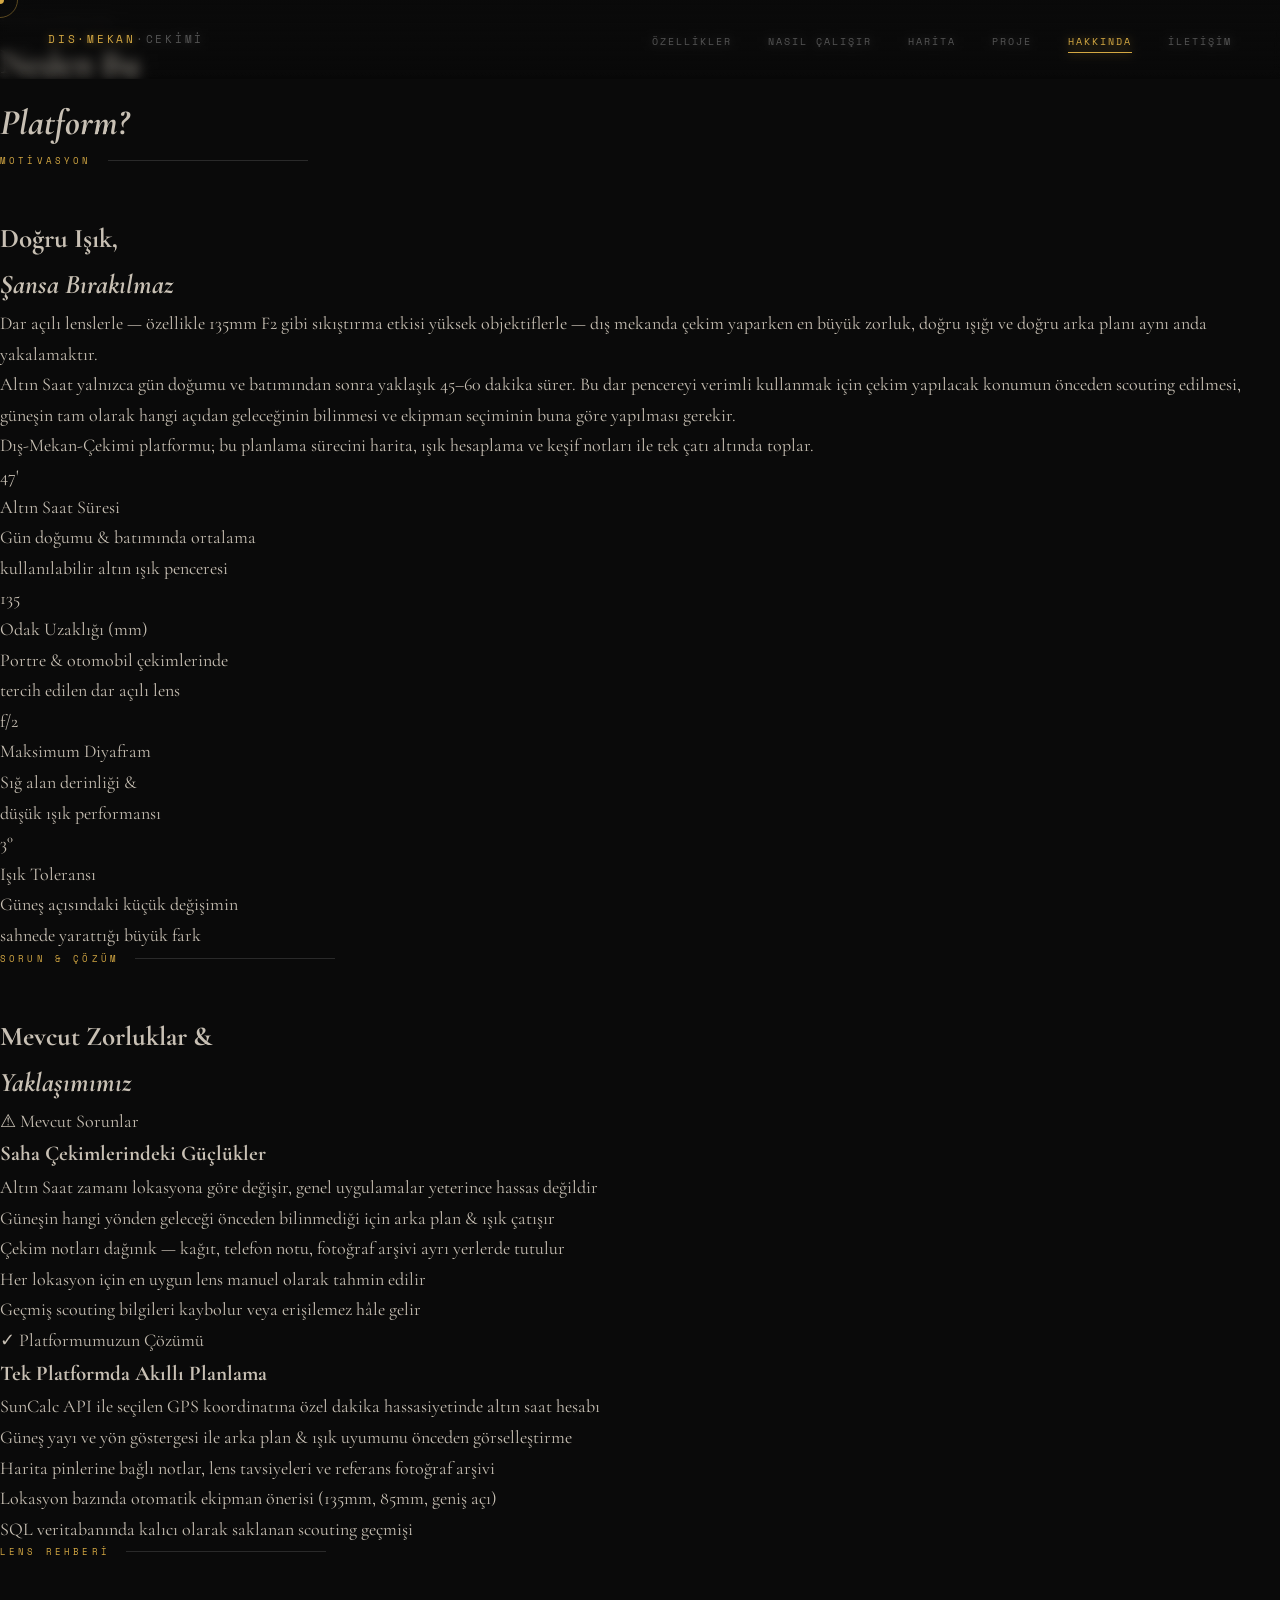
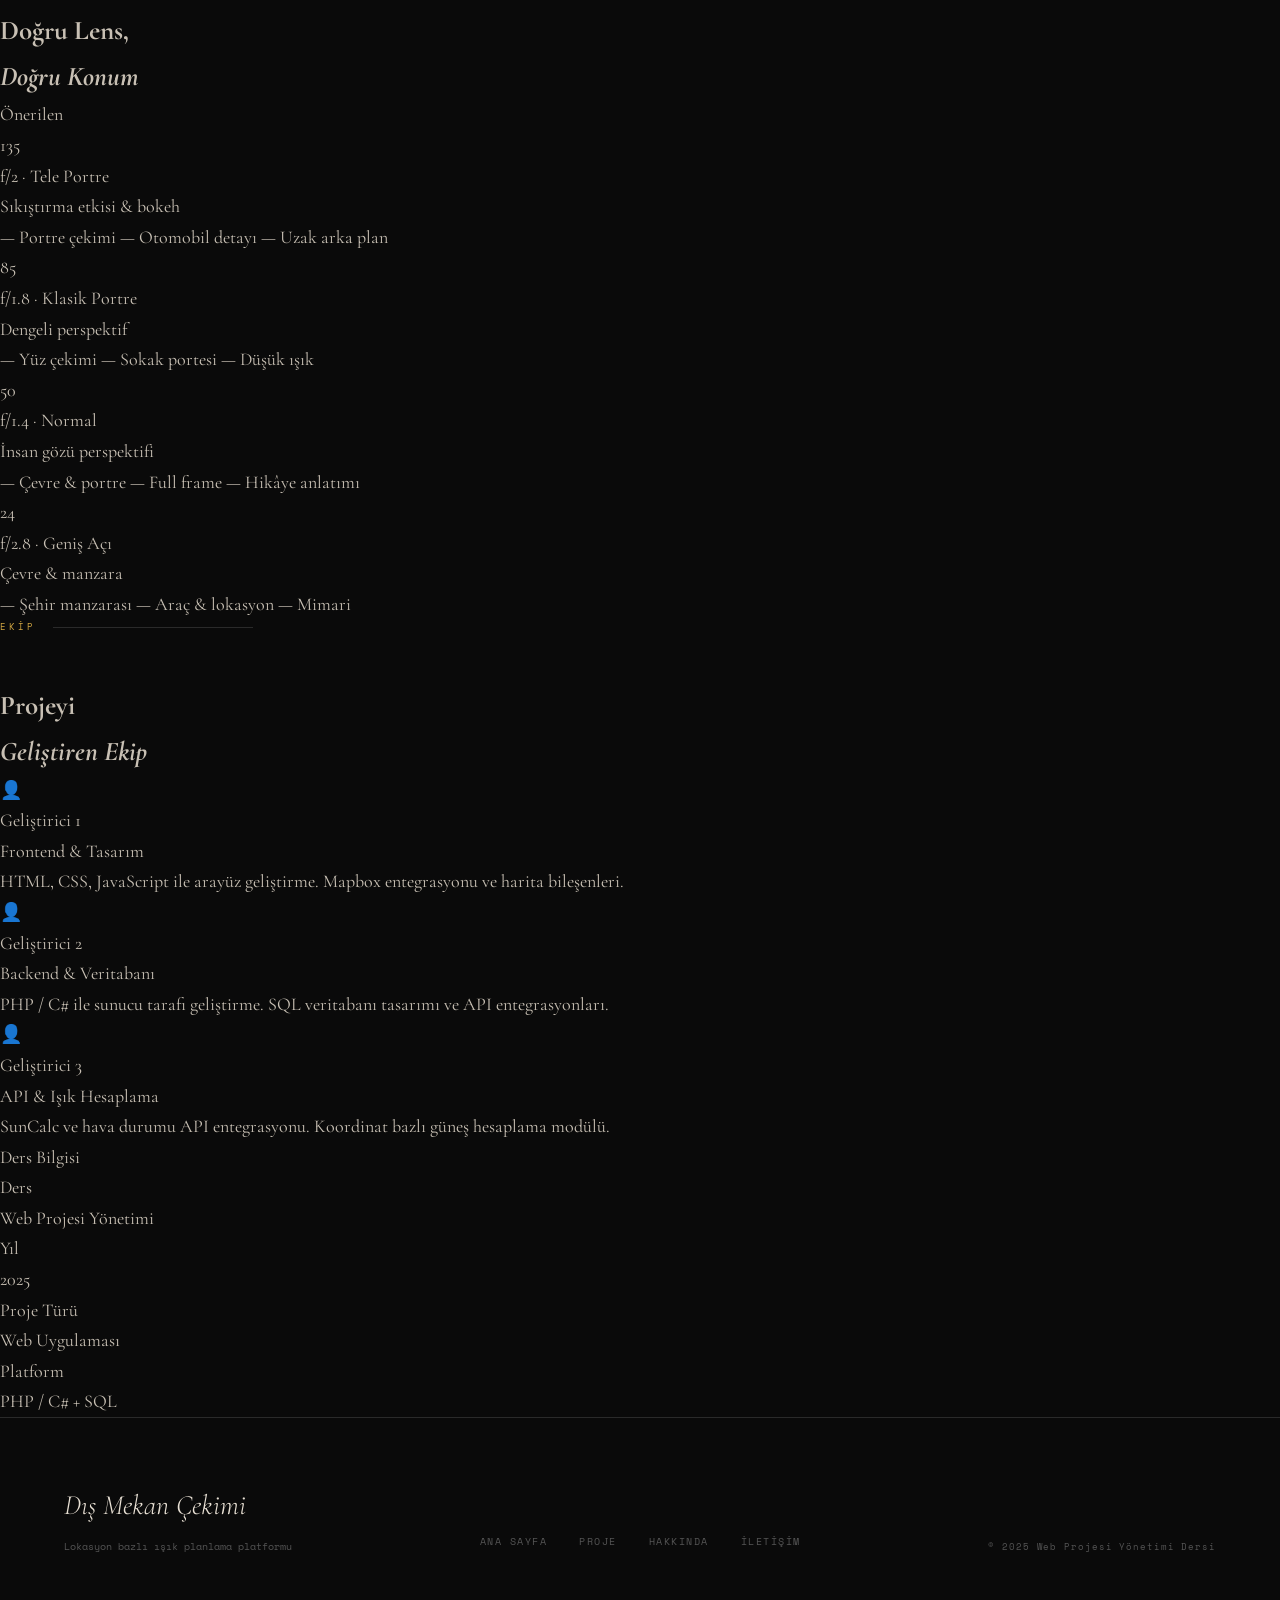
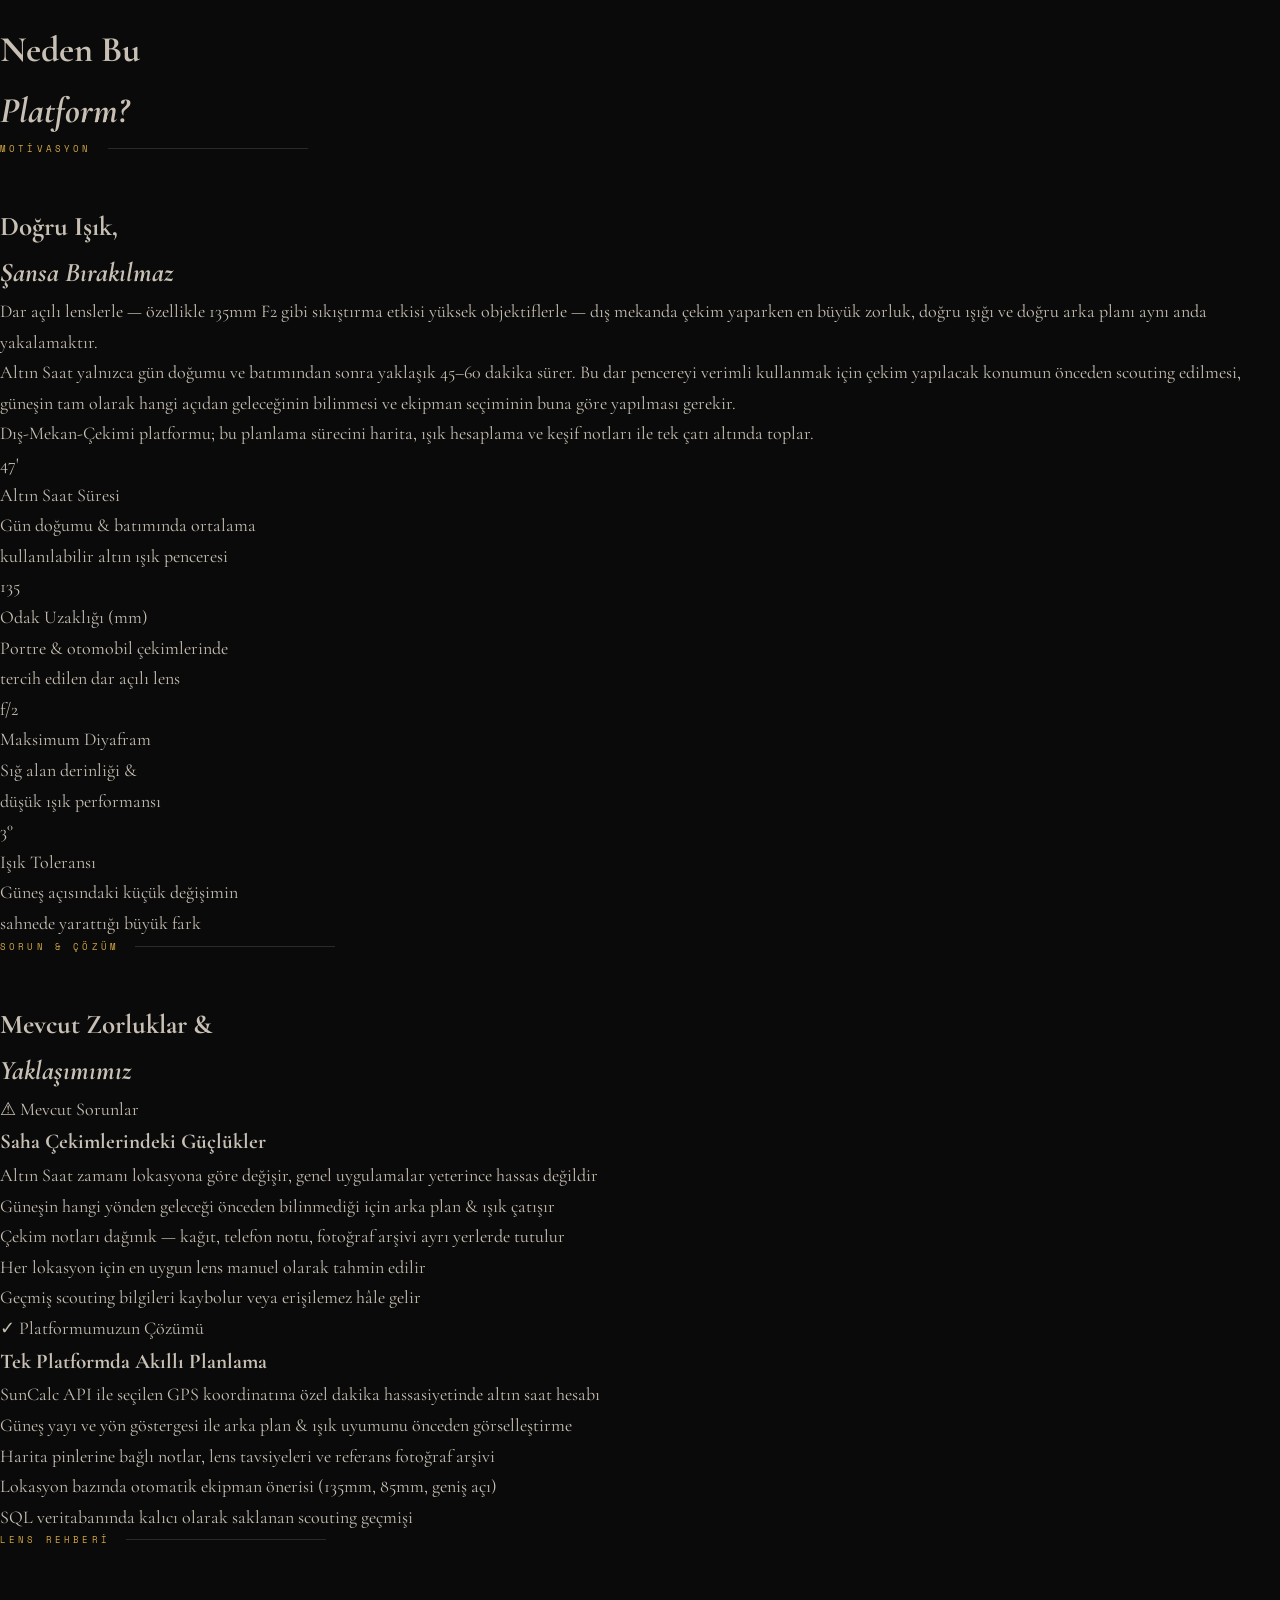
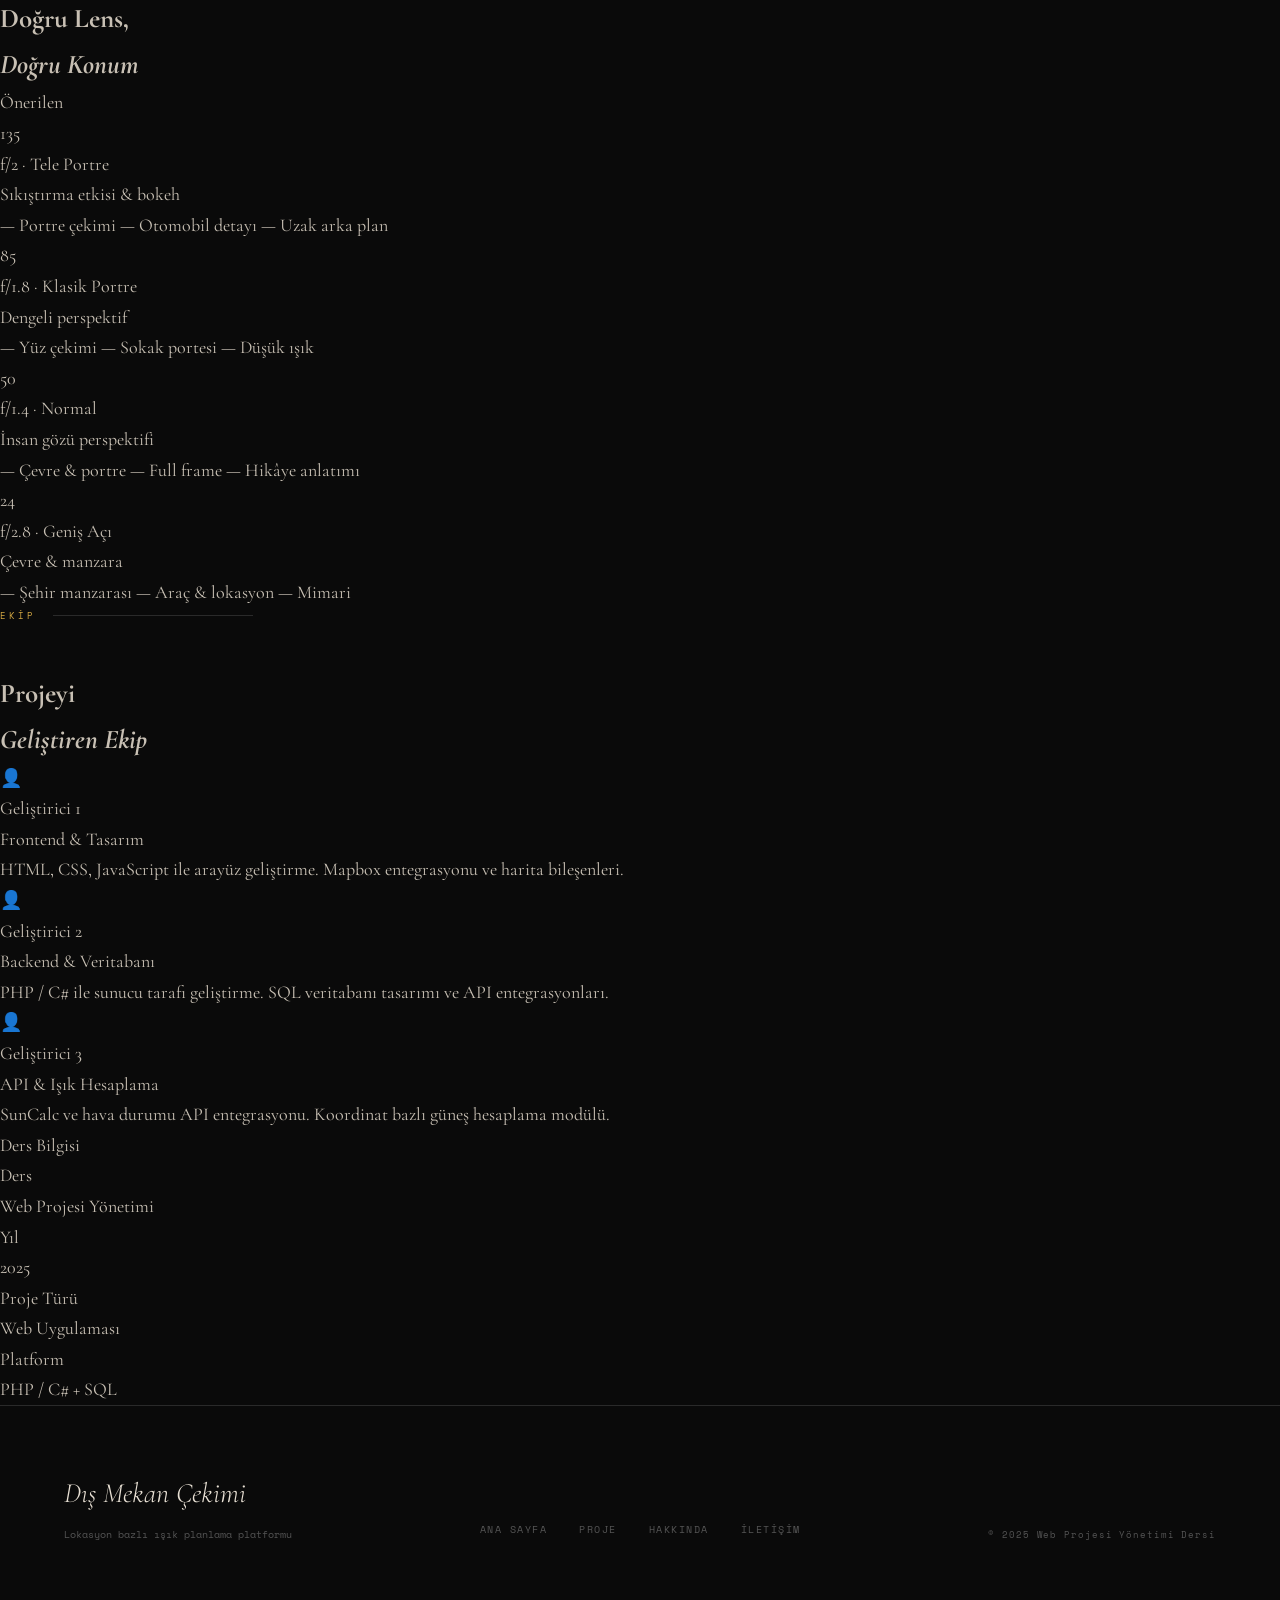
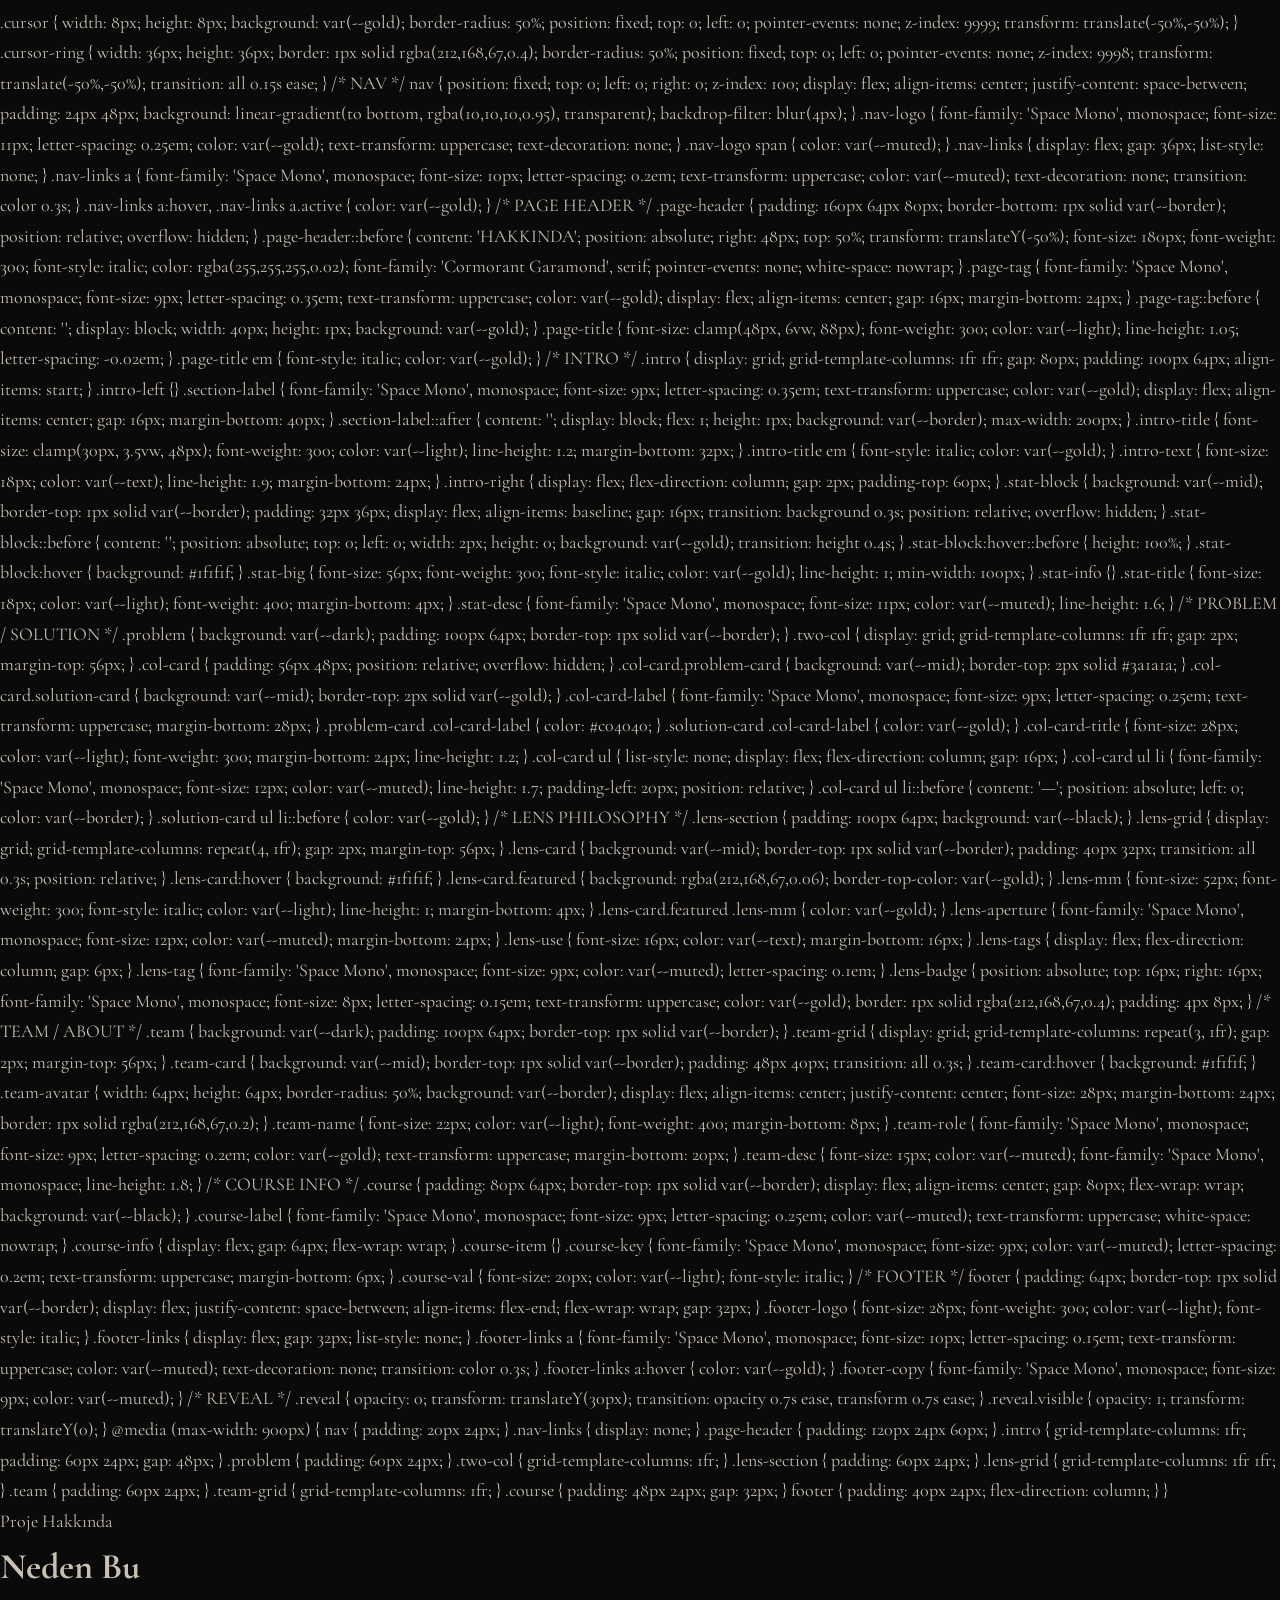
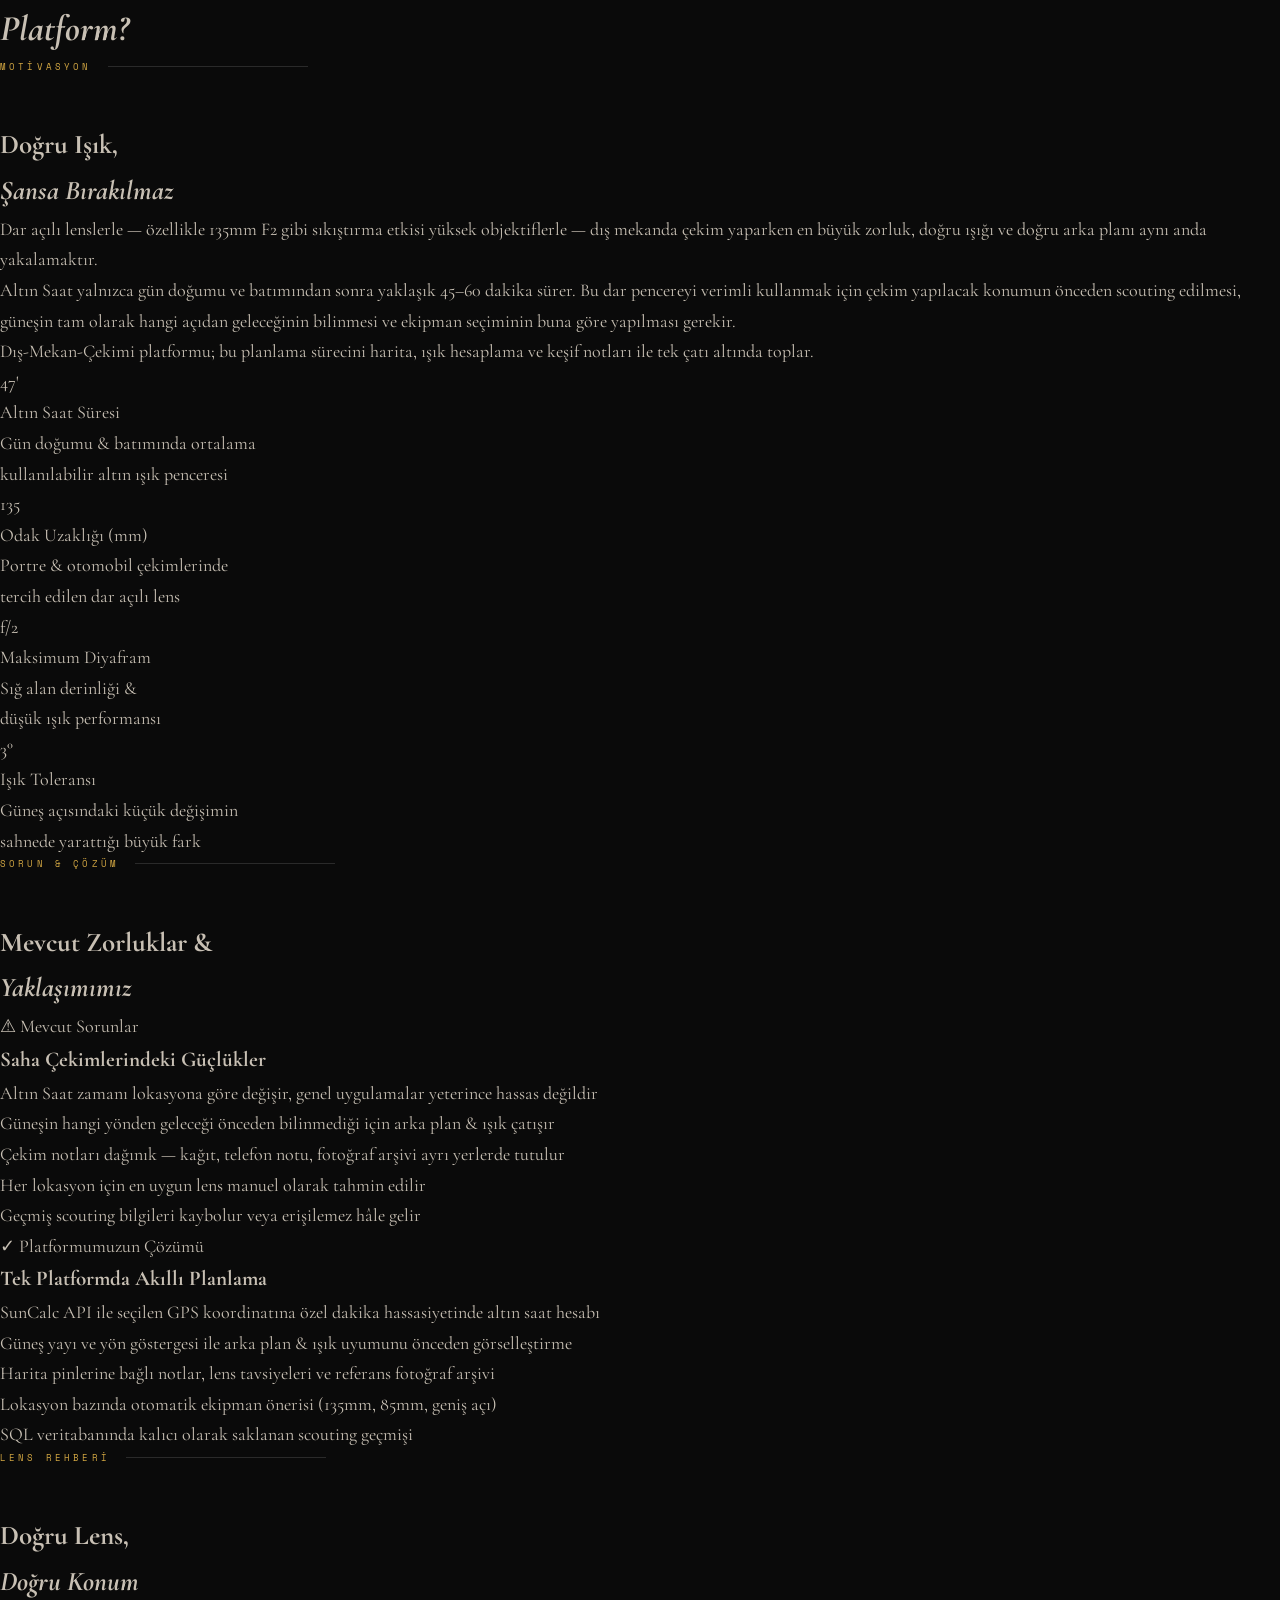
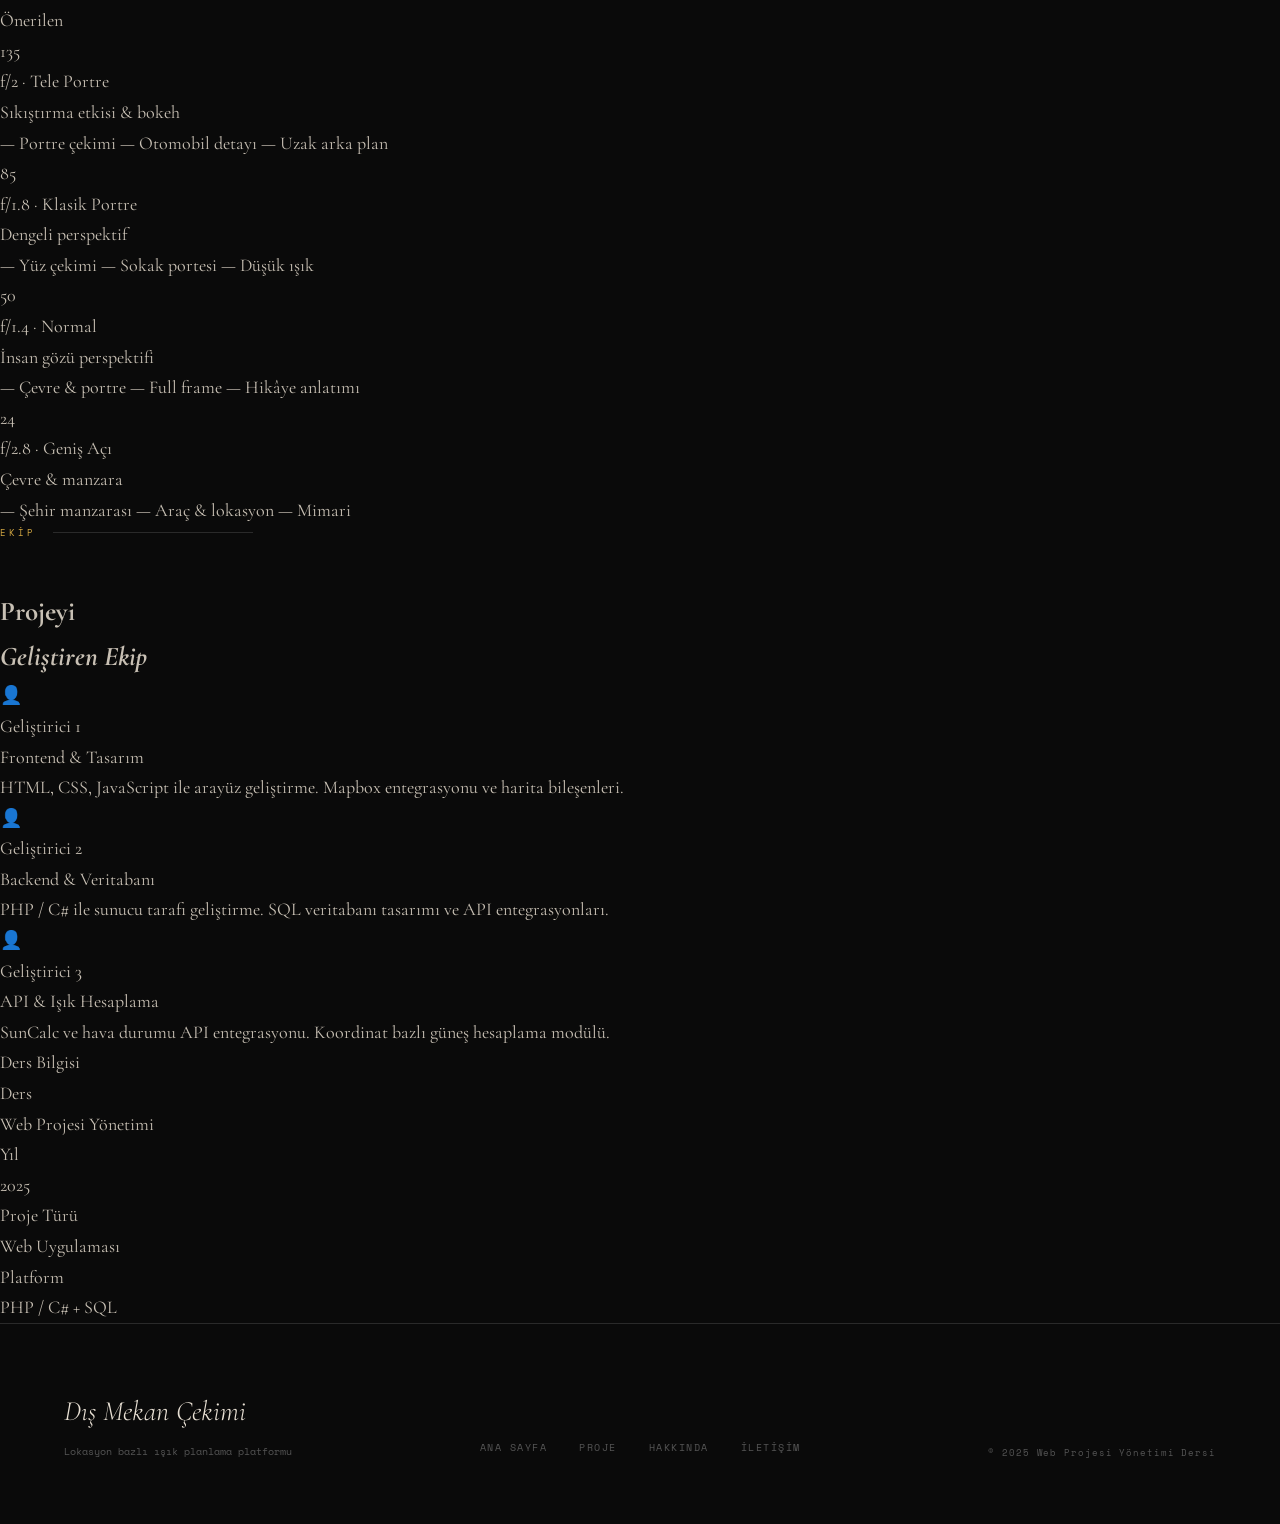
==== commit 90a704f3: "Update about.html" ====
--- a/about.html
+++ b/about.html
@@ -6,12 +6,10 @@
   <title>Hakkında | Dış-Mekan-Çekimi</title>
   <link rel="preconnect" href="https://fonts.googleapis.com">
   <link href="https://fonts.googleapis.com/css2?family=Cormorant+Garamond:ital,wght@0,300;0,400;0,600;1,300;1,400&family=Space+Mono:wght@400;700&display=swap" rel="stylesheet">
+  
   <link rel="stylesheet" href="style.css">
 </head>
 <body>
-
-  <div class="cursor" id="cursor"></div>
-  <div class="cursor-ring" id="cursorRing"></div>
 
   <nav>
     <a href="index.html" class="nav-logo">DIS·MEKAN<span>·CEKİMİ</span></a>
@@ -35,6 +33,213 @@
   <div class="page-header">
     <div class="page-tag">Proje Hakkında</div>
     <h1 class="page-title">
+      Neden Bu<br>
+      <em>Platform?</em>
+    </h1>
+  </div>
+
+  <section class="intro">
+    <div class="intro-left">
+      <div class="section-label reveal">Motivasyon</div>
+      <h2 class="intro-title reveal">
+        Doğru Işık,<br>
+        <em>Şansa Bırakılmaz</em>
+      </h2>
+      <p class="intro-text reveal">
+        Dar açılı lenslerle — özellikle 135mm F2 gibi sıkıştırma etkisi yüksek objektiflerle — dış mekanda çekim yaparken en büyük zorluk, doğru ışığı ve doğru arka planı aynı anda yakalamaktır.
+      </p>
+      <p class="intro-text reveal">
+        Altın Saat yalnızca gün doğumu ve batımından sonra yaklaşık 45–60 dakika sürer. Bu dar pencereyi verimli kullanmak için çekim yapılacak konumun önceden scouting edilmesi, güneşin tam olarak hangi açıdan geleceğinin bilinmesi ve ekipman seçiminin buna göre yapılması gerekir.
+      </p>
+      <p class="intro-text reveal">
+        Dış-Mekan-Çekimi platformu; bu planlama sürecini harita, ışık hesaplama ve keşif notları ile tek çatı altında toplar.
+      </p>
+    </div>
+
+    <div class="intro-right reveal">
+      <div class="stat-block">
+        <div class="stat-big">47'</div>
+        <div class="stat-info">
+          <div class="stat-title">Altın Saat Süresi</div>
+          <div class="stat-desc">Gün doğumu & batımında ortalama<br>kullanılabilir altın ışık penceresi</div>
+        </div>
+      </div>
+      <div class="stat-block">
+        <div class="stat-big">135</div>
+        <div class="stat-info">
+          <div class="stat-title">Odak Uzaklığı (mm)</div>
+          <div class="stat-desc">Portre & otomobil çekimlerinde<br>tercih edilen dar açılı lens</div>
+        </div>
+      </div>
+      <div class="stat-block">
+        <div class="stat-big">f/2</div>
+        <div class="stat-info">
+          <div class="stat-title">Maksimum Diyafram</div>
+          <div class="stat-desc">Sığ alan derinliği &<br>düşük ışık performansı</div>
+        </div>
+      </div>
+      <div class="stat-block">
+        <div class="stat-big">3°</div>
+        <div class="stat-info">
+          <div class="stat-title">Işık Toleransı</div>
+          <div class="stat-desc">Güneş açısındaki küçük değişimin<br>sahnede yarattığı büyük fark</div>
+        </div>
+      </div>
+    </div>
+  </section>
+
+  <section class="problem">
+    <div class="section-label reveal">Sorun & Çözüm</div>
+    <h2 class="intro-title reveal">
+      Mevcut Zorluklar &<br>
+      <em>Yaklaşımımız</em>
+    </h2>
+    <div class="two-col reveal">
+      <div class="col-card problem-card">
+        <div class="col-card-label">⚠ Mevcut Sorunlar</div>
+        <h3 class="col-card-title">Saha Çekimlerindeki Güçlükler</h3>
+        <ul>
+          <li>Altın Saat zamanı lokasyona göre değişir, genel uygulamalar yeterince hassas değildir</li>
+          <li>Güneşin hangi yönden geleceği önceden bilinmediği için arka plan & ışık çatışır</li>
+          <li>Çekim notları dağınık — kağıt, telefon notu, fotoğraf arşivi ayrı yerlerde tutulur</li>
+          <li>Her lokasyon için en uygun lens manuel olarak tahmin edilir</li>
+          <li>Geçmiş scouting bilgileri kaybolur veya erişilemez hâle gelir</li>
+        </ul>
+      </div>
+      <div class="col-card solution-card">
+        <div class="col-card-label">✓ Platformumuzun Çözümü</div>
+        <h3 class="col-card-title">Tek Platformda Akıllı Planlama</h3>
+        <ul>
+          <li>SunCalc API ile seçilen GPS koordinatına özel dakika hassasiyetinde altın saat hesabı</li>
+          <li>Güneş yayı ve yön göstergesi ile arka plan & ışık uyumunu önceden görselleştirme</li>
+          <li>Harita pinlerine bağlı notlar, lens tavsiyeleri ve referans fotoğraf arşivi</li>
+          <li>Lokasyon bazında otomatik ekipman önerisi (135mm, 85mm, geniş açı)</li>
+          <li>SQL veritabanında kalıcı olarak saklanan scouting geçmişi</li>
+        </ul>
+      </div>
+    </div>
+  </section>
+
+  <section class="lens-section">
+    <div class="section-label reveal">Lens Rehberi</div>
+    <h2 class="intro-title reveal">
+      Doğru Lens,<br>
+      <em>Doğru Konum</em>
+    </h2>
+    <div class="lens-grid reveal">
+      <div class="lens-card featured">
+        <div class="lens-badge">Önerilen</div>
+        <div class="lens-mm">135</div>
+        <div class="lens-aperture">f/2 · Tele Portre</div>
+        <div class="lens-use">Sıkıştırma etkisi & bokeh</div>
+        <div class="lens-tags">
+          <span class="lens-tag">— Portre çekimi</span>
+          <span class="lens-tag">— Otomobil detayı</span>
+          <span class="lens-tag">— Uzak arka plan</span>
+        </div>
+      </div>
+      <div class="lens-card">
+        <div class="lens-mm">85</div>
+        <div class="lens-aperture">f/1.8 · Klasik Portre</div>
+        <div class="lens-use">Dengeli perspektif</div>
+        <div class="lens-tags">
+          <span class="lens-tag">— Yüz çekimi</span>
+          <span class="lens-tag">— Sokak portesi</span>
+          <span class="lens-tag">— Düşük ışık</span>
+        </div>
+      </div>
+      <div class="lens-card">
+        <div class="lens-mm">50</div>
+        <div class="lens-aperture">f/1.4 · Normal</div>
+        <div class="lens-use">İnsan gözü perspektifi</div>
+        <div class="lens-tags">
+          <span class="lens-tag">— Çevre & portre</span>
+          <span class="lens-tag">— Full frame</span>
+          <span class="lens-tag">— Hikâye anlatımı</span>
+        </div>
+      </div>
+      <div class="lens-card">
+        <div class="lens-mm">24</div>
+        <div class="lens-aperture">f/2.8 · Geniş Açı</div>
+        <div class="lens-use">Çevre & manzara</div>
+        <div class="lens-tags">
+          <span class="lens-tag">— Şehir manzarası</span>
+          <span class="lens-tag">— Araç & lokasyon</span>
+          <span class="lens-tag">— Mimari</span>
+        </div>
+      </div>
+    </div>
+  </section>
+
+  <section class="team">
+    <div class="section-label reveal">Ekip</div>
+    <h2 class="intro-title reveal">
+      Projeyi<br>
+      <em>Geliştiren Ekip</em>
+    </h2>
+    <div class="team-grid reveal">
+      <div class="team-card">
+        <div class="team-avatar">👤</div>
+        <div class="team-name">Geliştirici 1</div>
+        <div class="team-role">Frontend & Tasarım</div>
+        <div class="team-desc">HTML, CSS, JavaScript ile arayüz geliştirme. Mapbox entegrasyonu ve harita bileşenleri.</div>
+      </div>
+      <div class="team-card">
+        <div class="team-avatar">👤</div>
+        <div class="team-name">Geliştirici 2</div>
+        <div class="team-role">Backend & Veritabanı</div>
+        <div class="team-desc">PHP / C# ile sunucu tarafı geliştirme. SQL veritabanı tasarımı ve API entegrasyonları.</div>
+      </div>
+      <div class="team-card">
+        <div class="team-avatar">👤</div>
+        <div class="team-name">Geliştirici 3</div>
+        <div class="team-role">API & Işık Hesaplama</div>
+        <div class="team-desc">SunCalc ve hava durumu API entegrasyonu. Koordinat bazlı güneş hesaplama modülü.</div>
+      </div>
+    </div>
+  </section>
+
+  <div class="course">
+    <div class="course-label">Ders Bilgisi</div>
+    <div class="course-info">
+      <div class="course-item">
+        <div class="course-key">Ders</div>
+        <div class="course-val">Web Projesi Yönetimi</div>
+      </div>
+      <div class="course-item">
+        <div class="course-key">Yıl</div>
+        <div class="course-val">2025</div>
+      </div>
+      <div class="course-item">
+        <div class="course-key">Proje Türü</div>
+        <div class="course-val">Web Uygulaması</div>
+      </div>
+      <div class="course-item">
+        <div class="course-key">Platform</div>
+        <div class="course-val">PHP / C# + SQL</div>
+      </div>
+    </div>
+  </div>
+
+  <footer>
+    <div>
+      <div class="footer-logo">Dış Mekan Çekimi</div>
+      <div style="font-family:'Space Mono',monospace;font-size:10px;color:var(--muted);margin-top:8px">
+        Lokasyon bazlı ışık planlama platformu
+      </div>
+    </div>
+    <ul class="footer-links">
+      <li><a href="index.html">Ana Sayfa</a></li>
+      <li><a href="project.html">Proje</a></li>
+      <li><a href="about.html">Hakkında</a></li>
+      <li><a href="contact.html">İletişim</a></li>
+    </ul>
+    <div class="footer-copy">© 2025 Web Projesi Yönetimi Dersi</div>
+  </footer>
+
+  <script src="main.js"></script>
+</body>
+</html>    <h1 class="page-title">
       Neden Bu<br>
       <em>Platform?</em>
     </h1>
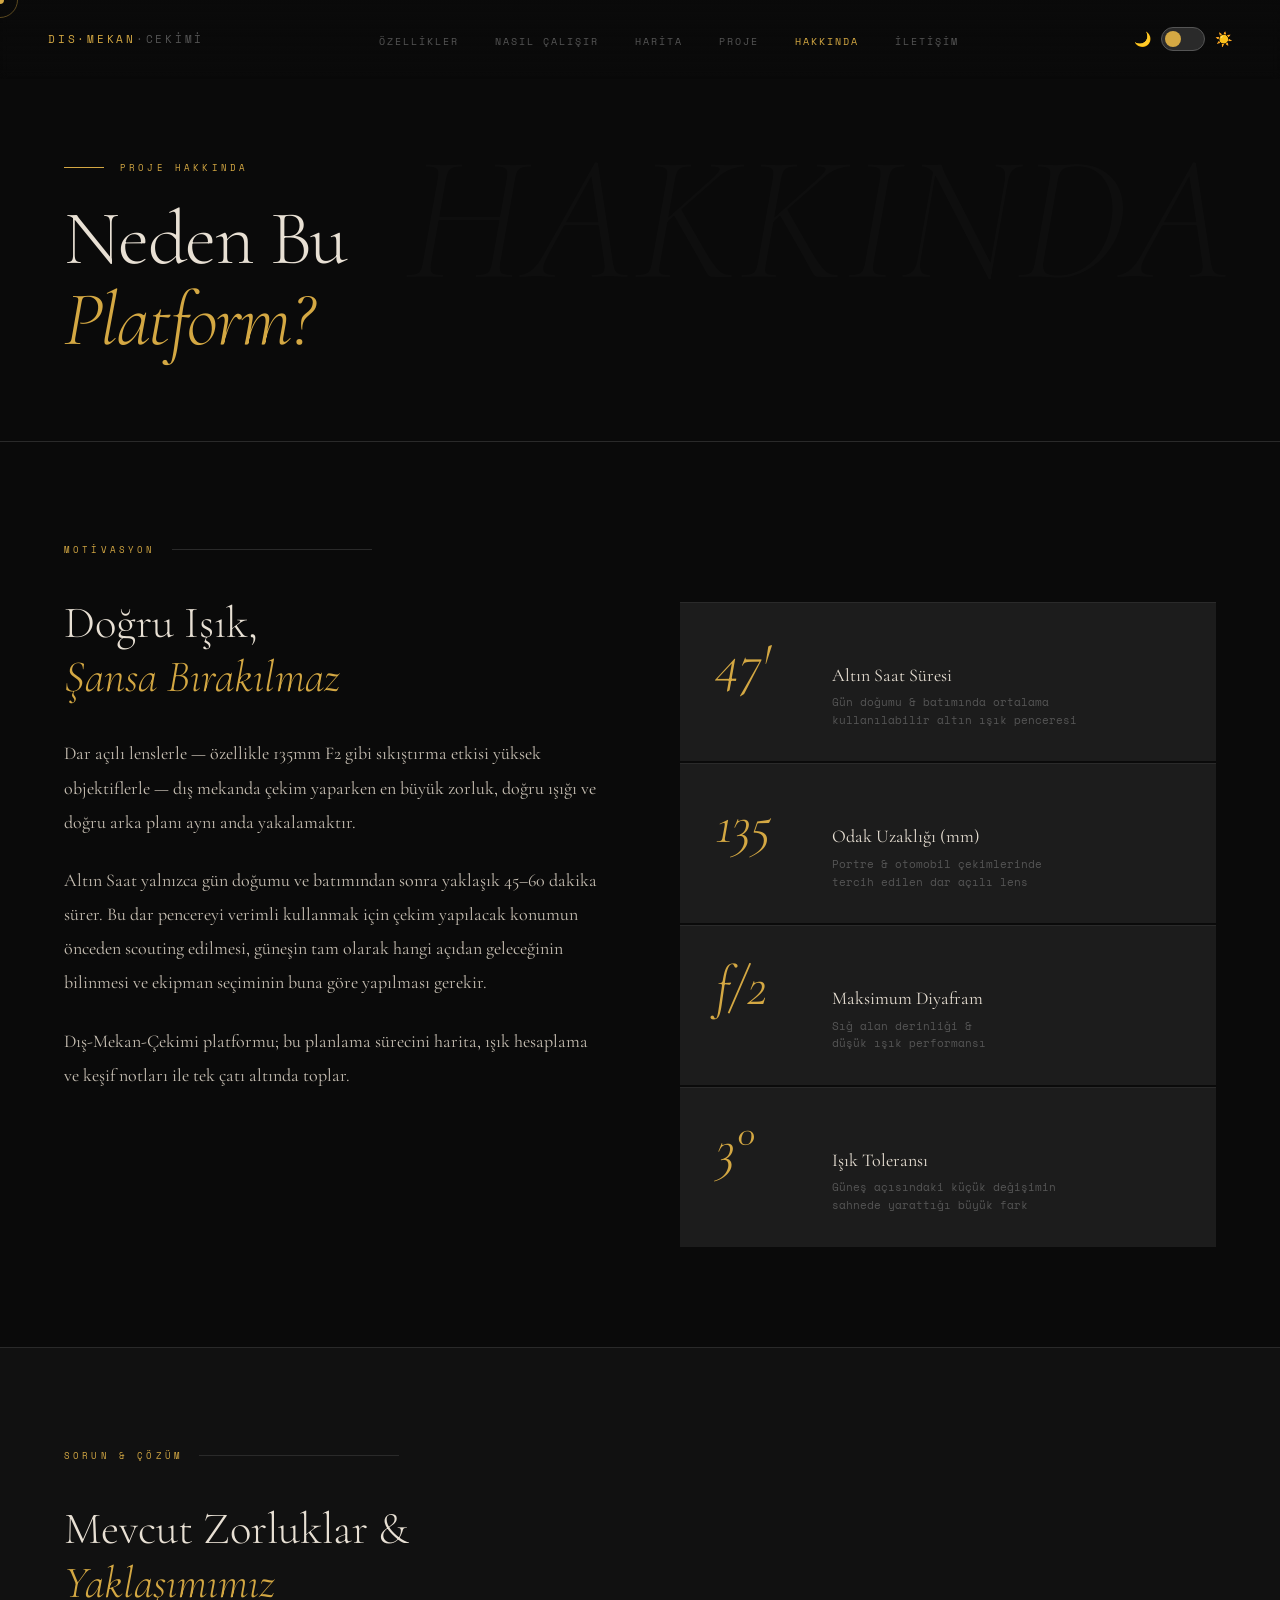
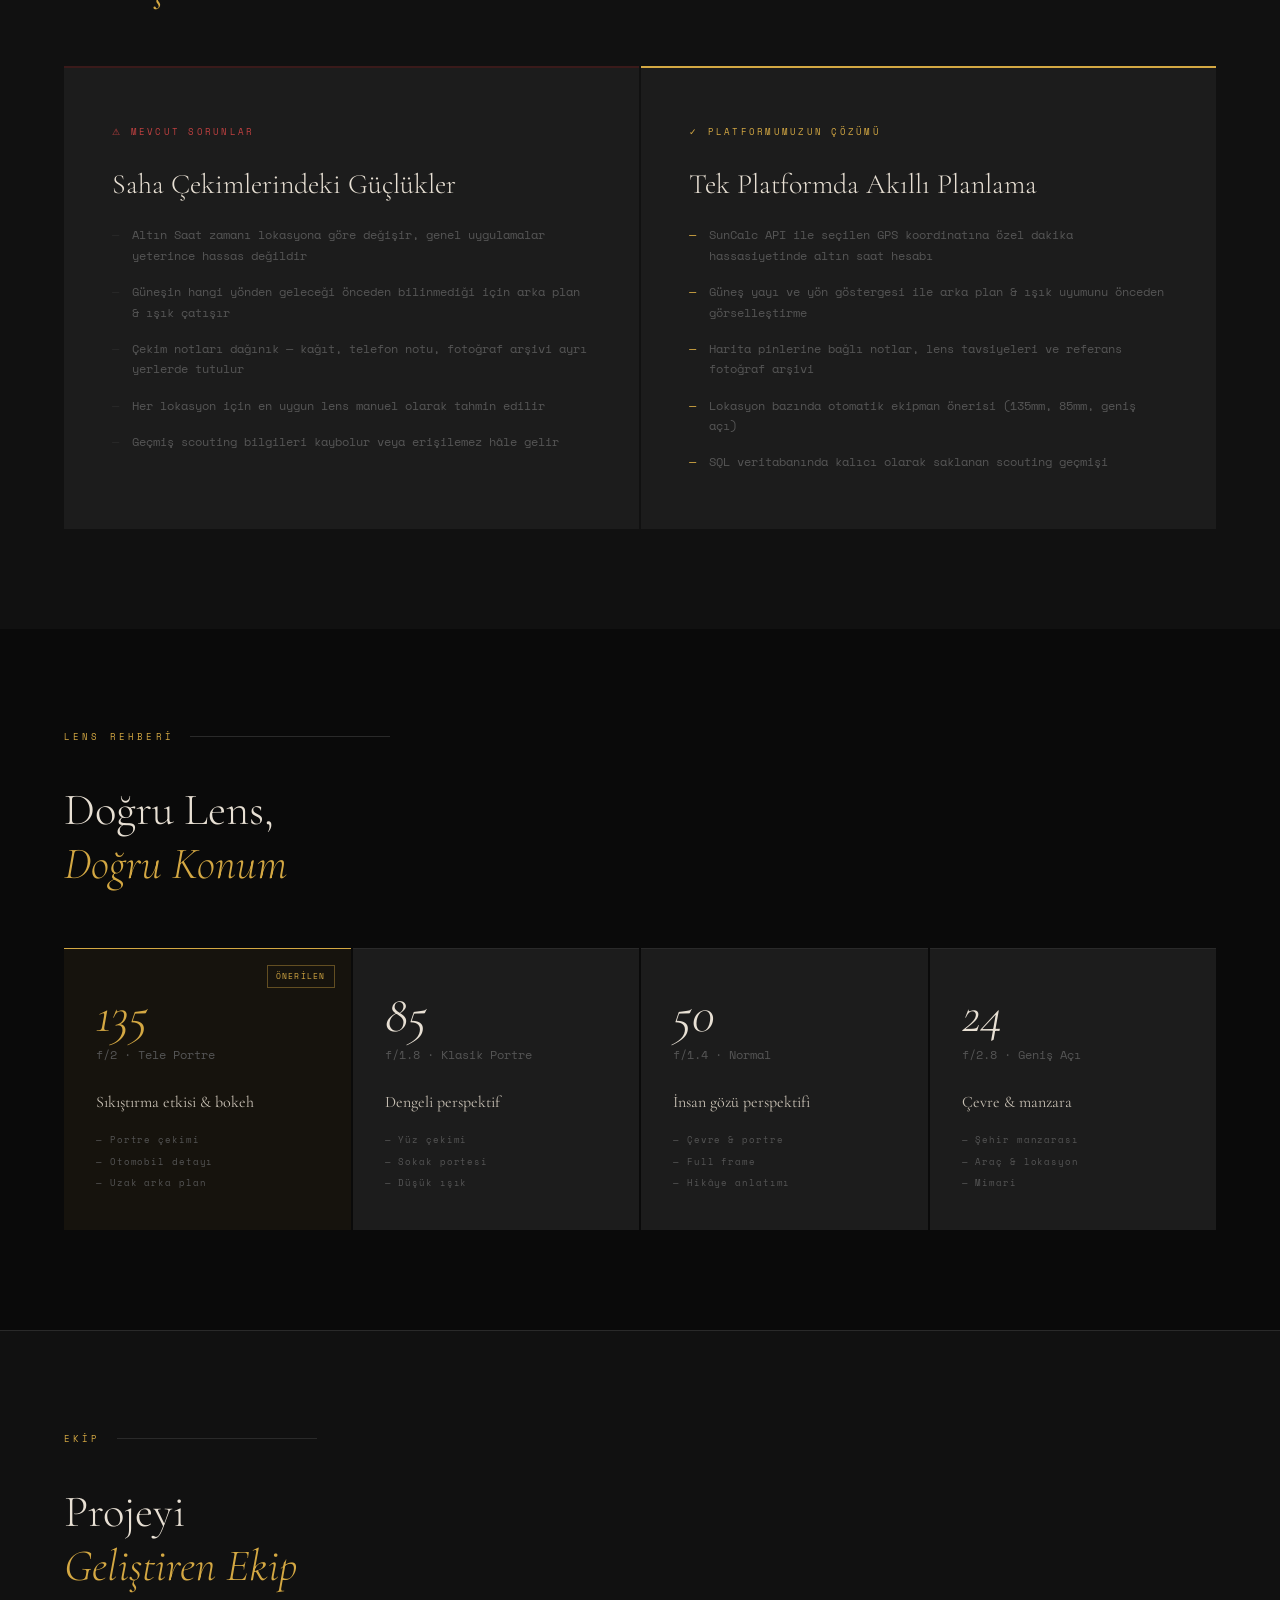
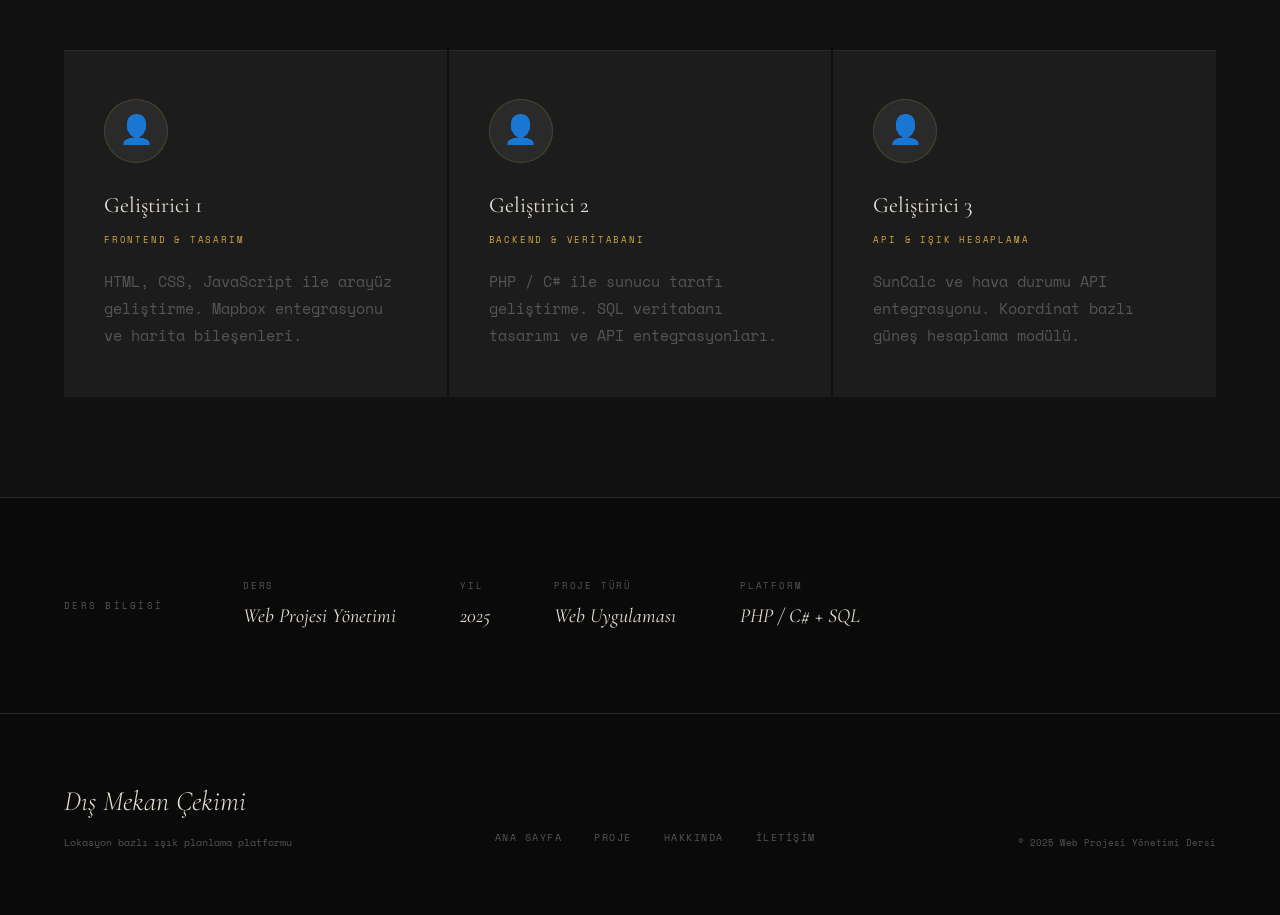
==== commit d8378b1c: "Update about.html" ====
--- a/about.html
+++ b/about.html
@@ -1,3 +1,4 @@
+
 <!DOCTYPE html>
 <html lang="tr">
 <head>
@@ -6,447 +7,67 @@
   <title>Hakkında | Dış-Mekan-Çekimi</title>
   <link rel="preconnect" href="https://fonts.googleapis.com">
   <link href="https://fonts.googleapis.com/css2?family=Cormorant+Garamond:ital,wght@0,300;0,400;0,600;1,300;1,400&family=Space+Mono:wght@400;700&display=swap" rel="stylesheet">
-  
-  <link rel="stylesheet" href="style.css">
-</head>
-<body>
-
-  <nav>
-    <a href="index.html" class="nav-logo">DIS·MEKAN<span>·CEKİMİ</span></a>
-    
-    <div class="hamburger" id="hamburger">
-      <span></span>
-      <span></span>
-      <span></span>
-    </div>
-
-    <ul class="nav-links" id="navLinks">
-      <li><a href="index.html#features">Özellikler</a></li>
-      <li><a href="index.html#nasil">Nasıl Çalışır</a></li>
-      <li><a href="index.html#harita">Harita</a></li>
-      <li><a href="project.html">Proje</a></li>
-      <li><a href="about.html" class="active">Hakkında</a></li>
-      <li><a href="contact.html">İletişim</a></li>
-    </ul>
-  </nav>
-
-  <div class="page-header">
-    <div class="page-tag">Proje Hakkında</div>
-    <h1 class="page-title">
-      Neden Bu<br>
-      <em>Platform?</em>
-    </h1>
-  </div>
-
-  <section class="intro">
-    <div class="intro-left">
-      <div class="section-label reveal">Motivasyon</div>
-      <h2 class="intro-title reveal">
-        Doğru Işık,<br>
-        <em>Şansa Bırakılmaz</em>
-      </h2>
-      <p class="intro-text reveal">
-        Dar açılı lenslerle — özellikle 135mm F2 gibi sıkıştırma etkisi yüksek objektiflerle — dış mekanda çekim yaparken en büyük zorluk, doğru ışığı ve doğru arka planı aynı anda yakalamaktır.
-      </p>
-      <p class="intro-text reveal">
-        Altın Saat yalnızca gün doğumu ve batımından sonra yaklaşık 45–60 dakika sürer. Bu dar pencereyi verimli kullanmak için çekim yapılacak konumun önceden scouting edilmesi, güneşin tam olarak hangi açıdan geleceğinin bilinmesi ve ekipman seçiminin buna göre yapılması gerekir.
-      </p>
-      <p class="intro-text reveal">
-        Dış-Mekan-Çekimi platformu; bu planlama sürecini harita, ışık hesaplama ve keşif notları ile tek çatı altında toplar.
-      </p>
-    </div>
-
-    <div class="intro-right reveal">
-      <div class="stat-block">
-        <div class="stat-big">47'</div>
-        <div class="stat-info">
-          <div class="stat-title">Altın Saat Süresi</div>
-          <div class="stat-desc">Gün doğumu & batımında ortalama<br>kullanılabilir altın ışık penceresi</div>
-        </div>
-      </div>
-      <div class="stat-block">
-        <div class="stat-big">135</div>
-        <div class="stat-info">
-          <div class="stat-title">Odak Uzaklığı (mm)</div>
-          <div class="stat-desc">Portre & otomobil çekimlerinde<br>tercih edilen dar açılı lens</div>
-        </div>
-      </div>
-      <div class="stat-block">
-        <div class="stat-big">f/2</div>
-        <div class="stat-info">
-          <div class="stat-title">Maksimum Diyafram</div>
-          <div class="stat-desc">Sığ alan derinliği &<br>düşük ışık performansı</div>
-        </div>
-      </div>
-      <div class="stat-block">
-        <div class="stat-big">3°</div>
-        <div class="stat-info">
-          <div class="stat-title">Işık Toleransı</div>
-          <div class="stat-desc">Güneş açısındaki küçük değişimin<br>sahnede yarattığı büyük fark</div>
-        </div>
-      </div>
-    </div>
-  </section>
-
-  <section class="problem">
-    <div class="section-label reveal">Sorun & Çözüm</div>
-    <h2 class="intro-title reveal">
-      Mevcut Zorluklar &<br>
-      <em>Yaklaşımımız</em>
-    </h2>
-    <div class="two-col reveal">
-      <div class="col-card problem-card">
-        <div class="col-card-label">⚠ Mevcut Sorunlar</div>
-        <h3 class="col-card-title">Saha Çekimlerindeki Güçlükler</h3>
-        <ul>
-          <li>Altın Saat zamanı lokasyona göre değişir, genel uygulamalar yeterince hassas değildir</li>
-          <li>Güneşin hangi yönden geleceği önceden bilinmediği için arka plan & ışık çatışır</li>
-          <li>Çekim notları dağınık — kağıt, telefon notu, fotoğraf arşivi ayrı yerlerde tutulur</li>
-          <li>Her lokasyon için en uygun lens manuel olarak tahmin edilir</li>
-          <li>Geçmiş scouting bilgileri kaybolur veya erişilemez hâle gelir</li>
-        </ul>
-      </div>
-      <div class="col-card solution-card">
-        <div class="col-card-label">✓ Platformumuzun Çözümü</div>
-        <h3 class="col-card-title">Tek Platformda Akıllı Planlama</h3>
-        <ul>
-          <li>SunCalc API ile seçilen GPS koordinatına özel dakika hassasiyetinde altın saat hesabı</li>
-          <li>Güneş yayı ve yön göstergesi ile arka plan & ışık uyumunu önceden görselleştirme</li>
-          <li>Harita pinlerine bağlı notlar, lens tavsiyeleri ve referans fotoğraf arşivi</li>
-          <li>Lokasyon bazında otomatik ekipman önerisi (135mm, 85mm, geniş açı)</li>
-          <li>SQL veritabanında kalıcı olarak saklanan scouting geçmişi</li>
-        </ul>
-      </div>
-    </div>
-  </section>
-
-  <section class="lens-section">
-    <div class="section-label reveal">Lens Rehberi</div>
-    <h2 class="intro-title reveal">
-      Doğru Lens,<br>
-      <em>Doğru Konum</em>
-    </h2>
-    <div class="lens-grid reveal">
-      <div class="lens-card featured">
-        <div class="lens-badge">Önerilen</div>
-        <div class="lens-mm">135</div>
-        <div class="lens-aperture">f/2 · Tele Portre</div>
-        <div class="lens-use">Sıkıştırma etkisi & bokeh</div>
-        <div class="lens-tags">
-          <span class="lens-tag">— Portre çekimi</span>
-          <span class="lens-tag">— Otomobil detayı</span>
-          <span class="lens-tag">— Uzak arka plan</span>
-        </div>
-      </div>
-      <div class="lens-card">
-        <div class="lens-mm">85</div>
-        <div class="lens-aperture">f/1.8 · Klasik Portre</div>
-        <div class="lens-use">Dengeli perspektif</div>
-        <div class="lens-tags">
-          <span class="lens-tag">— Yüz çekimi</span>
-          <span class="lens-tag">— Sokak portesi</span>
-          <span class="lens-tag">— Düşük ışık</span>
-        </div>
-      </div>
-      <div class="lens-card">
-        <div class="lens-mm">50</div>
-        <div class="lens-aperture">f/1.4 · Normal</div>
-        <div class="lens-use">İnsan gözü perspektifi</div>
-        <div class="lens-tags">
-          <span class="lens-tag">— Çevre & portre</span>
-          <span class="lens-tag">— Full frame</span>
-          <span class="lens-tag">— Hikâye anlatımı</span>
-        </div>
-      </div>
-      <div class="lens-card">
-        <div class="lens-mm">24</div>
-        <div class="lens-aperture">f/2.8 · Geniş Açı</div>
-        <div class="lens-use">Çevre & manzara</div>
-        <div class="lens-tags">
-          <span class="lens-tag">— Şehir manzarası</span>
-          <span class="lens-tag">— Araç & lokasyon</span>
-          <span class="lens-tag">— Mimari</span>
-        </div>
-      </div>
-    </div>
-  </section>
-
-  <section class="team">
-    <div class="section-label reveal">Ekip</div>
-    <h2 class="intro-title reveal">
-      Projeyi<br>
-      <em>Geliştiren Ekip</em>
-    </h2>
-    <div class="team-grid reveal">
-      <div class="team-card">
-        <div class="team-avatar">👤</div>
-        <div class="team-name">Geliştirici 1</div>
-        <div class="team-role">Frontend & Tasarım</div>
-        <div class="team-desc">HTML, CSS, JavaScript ile arayüz geliştirme. Mapbox entegrasyonu ve harita bileşenleri.</div>
-      </div>
-      <div class="team-card">
-        <div class="team-avatar">👤</div>
-        <div class="team-name">Geliştirici 2</div>
-        <div class="team-role">Backend & Veritabanı</div>
-        <div class="team-desc">PHP / C# ile sunucu tarafı geliştirme. SQL veritabanı tasarımı ve API entegrasyonları.</div>
-      </div>
-      <div class="team-card">
-        <div class="team-avatar">👤</div>
-        <div class="team-name">Geliştirici 3</div>
-        <div class="team-role">API & Işık Hesaplama</div>
-        <div class="team-desc">SunCalc ve hava durumu API entegrasyonu. Koordinat bazlı güneş hesaplama modülü.</div>
-      </div>
-    </div>
-  </section>
-
-  <div class="course">
-    <div class="course-label">Ders Bilgisi</div>
-    <div class="course-info">
-      <div class="course-item">
-        <div class="course-key">Ders</div>
-        <div class="course-val">Web Projesi Yönetimi</div>
-      </div>
-      <div class="course-item">
-        <div class="course-key">Yıl</div>
-        <div class="course-val">2025</div>
-      </div>
-      <div class="course-item">
-        <div class="course-key">Proje Türü</div>
-        <div class="course-val">Web Uygulaması</div>
-      </div>
-      <div class="course-item">
-        <div class="course-key">Platform</div>
-        <div class="course-val">PHP / C# + SQL</div>
-      </div>
-    </div>
-  </div>
-
-  <footer>
-    <div>
-      <div class="footer-logo">Dış Mekan Çekimi</div>
-      <div style="font-family:'Space Mono',monospace;font-size:10px;color:var(--muted);margin-top:8px">
-        Lokasyon bazlı ışık planlama platformu
-      </div>
-    </div>
-    <ul class="footer-links">
-      <li><a href="index.html">Ana Sayfa</a></li>
-      <li><a href="project.html">Proje</a></li>
-      <li><a href="about.html">Hakkında</a></li>
-      <li><a href="contact.html">İletişim</a></li>
-    </ul>
-    <div class="footer-copy">© 2025 Web Projesi Yönetimi Dersi</div>
-  </footer>
-
-  <script src="main.js"></script>
-</body>
-</html>    <h1 class="page-title">
-      Neden Bu<br>
-      <em>Platform?</em>
-    </h1>
-  </div>
-
-  <section class="intro">
-    <div class="intro-left">
-      <div class="section-label reveal">Motivasyon</div>
-      <h2 class="intro-title reveal">
-        Doğru Işık,<br>
-        <em>Şansa Bırakılmaz</em>
-      </h2>
-      <p class="intro-text reveal">
-        Dar açılı lenslerle — özellikle 135mm F2 gibi sıkıştırma etkisi yüksek objektiflerle — dış mekanda çekim yaparken en büyük zorluk, doğru ışığı ve doğru arka planı aynı anda yakalamaktır.
-      </p>
-      <p class="intro-text reveal">
-        Altın Saat yalnızca gün doğumu ve batımından sonra yaklaşık 45–60 dakika sürer. Bu dar pencereyi verimli kullanmak için çekim yapılacak konumun önceden scouting edilmesi, güneşin tam olarak hangi açıdan geleceğinin bilinmesi ve ekipman seçiminin buna göre yapılması gerekir.
-      </p>
-      <p class="intro-text reveal">
-        Dış-Mekan-Çekimi platformu; bu planlama sürecini harita, ışık hesaplama ve keşif notları ile tek çatı altında toplar.
-      </p>
-    </div>
-
-    <div class="intro-right reveal">
-      <div class="stat-block">
-        <div class="stat-big">47'</div>
-        <div class="stat-info">
-          <div class="stat-title">Altın Saat Süresi</div>
-          <div class="stat-desc">Gün doğumu & batımında ortalama<br>kullanılabilir altın ışık penceresi</div>
-        </div>
-      </div>
-      <div class="stat-block">
-        <div class="stat-big">135</div>
-        <div class="stat-info">
-          <div class="stat-title">Odak Uzaklığı (mm)</div>
-          <div class="stat-desc">Portre & otomobil çekimlerinde<br>tercih edilen dar açılı lens</div>
-        </div>
-      </div>
-      <div class="stat-block">
-        <div class="stat-big">f/2</div>
-        <div class="stat-info">
-          <div class="stat-title">Maksimum Diyafram</div>
-          <div class="stat-desc">Sığ alan derinliği &<br>düşük ışık performansı</div>
-        </div>
-      </div>
-      <div class="stat-block">
-        <div class="stat-big">3°</div>
-        <div class="stat-info">
-          <div class="stat-title">Işık Toleransı</div>
-          <div class="stat-desc">Güneş açısındaki küçük değişimin<br>sahnede yarattığı büyük fark</div>
-        </div>
-      </div>
-    </div>
-  </section>
-
-  <section class="problem">
-    <div class="section-label reveal">Sorun & Çözüm</div>
-    <h2 class="intro-title reveal">
-      Mevcut Zorluklar &<br>
-      <em>Yaklaşımımız</em>
-    </h2>
-    <div class="two-col reveal">
-      <div class="col-card problem-card">
-        <div class="col-card-label">⚠ Mevcut Sorunlar</div>
-        <h3 class="col-card-title">Saha Çekimlerindeki Güçlükler</h3>
-        <ul>
-          <li>Altın Saat zamanı lokasyona göre değişir, genel uygulamalar yeterince hassas değildir</li>
-          <li>Güneşin hangi yönden geleceği önceden bilinmediği için arka plan & ışık çatışır</li>
-          <li>Çekim notları dağınık — kağıt, telefon notu, fotoğraf arşivi ayrı yerlerde tutulur</li>
-          <li>Her lokasyon için en uygun lens manuel olarak tahmin edilir</li>
-          <li>Geçmiş scouting bilgileri kaybolur veya erişilemez hâle gelir</li>
-        </ul>
-      </div>
-      <div class="col-card solution-card">
-        <div class="col-card-label">✓ Platformumuzun Çözümü</div>
-        <h3 class="col-card-title">Tek Platformda Akıllı Planlama</h3>
-        <ul>
-          <li>SunCalc API ile seçilen GPS koordinatına özel dakika hassasiyetinde altın saat hesabı</li>
-          <li>Güneş yayı ve yön göstergesi ile arka plan & ışık uyumunu önceden görselleştirme</li>
-          <li>Harita pinlerine bağlı notlar, lens tavsiyeleri ve referans fotoğraf arşivi</li>
-          <li>Lokasyon bazında otomatik ekipman önerisi (135mm, 85mm, geniş açı)</li>
-          <li>SQL veritabanında kalıcı olarak saklanan scouting geçmişi</li>
-        </ul>
-      </div>
-    </div>
-  </section>
-
-  <section class="lens-section">
-    <div class="section-label reveal">Lens Rehberi</div>
-    <h2 class="intro-title reveal">
-      Doğru Lens,<br>
-      <em>Doğru Konum</em>
-    </h2>
-    <div class="lens-grid reveal">
-      <div class="lens-card featured">
-        <div class="lens-badge">Önerilen</div>
-        <div class="lens-mm">135</div>
-        <div class="lens-aperture">f/2 · Tele Portre</div>
-        <div class="lens-use">Sıkıştırma etkisi & bokeh</div>
-        <div class="lens-tags">
-          <span class="lens-tag">— Portre çekimi</span>
-          <span class="lens-tag">— Otomobil detayı</span>
-          <span class="lens-tag">— Uzak arka plan</span>
-        </div>
-      </div>
-      <div class="lens-card">
-        <div class="lens-mm">85</div>
-        <div class="lens-aperture">f/1.8 · Klasik Portre</div>
-        <div class="lens-use">Dengeli perspektif</div>
-        <div class="lens-tags">
-          <span class="lens-tag">— Yüz çekimi</span>
-          <span class="lens-tag">— Sokak portesi</span>
-          <span class="lens-tag">— Düşük ışık</span>
-        </div>
-      </div>
-      <div class="lens-card">
-        <div class="lens-mm">50</div>
-        <div class="lens-aperture">f/1.4 · Normal</div>
-        <div class="lens-use">İnsan gözü perspektifi</div>
-        <div class="lens-tags">
-          <span class="lens-tag">— Çevre & portre</span>
-          <span class="lens-tag">— Full frame</span>
-          <span class="lens-tag">— Hikâye anlatımı</span>
-        </div>
-      </div>
-      <div class="lens-card">
-        <div class="lens-mm">24</div>
-        <div class="lens-aperture">f/2.8 · Geniş Açı</div>
-        <div class="lens-use">Çevre & manzara</div>
-        <div class="lens-tags">
-          <span class="lens-tag">— Şehir manzarası</span>
-          <span class="lens-tag">— Araç & lokasyon</span>
-          <span class="lens-tag">— Mimari</span>
-        </div>
-      </div>
-    </div>
-  </section>
-
-  <section class="team">
-    <div class="section-label reveal">Ekip</div>
-    <h2 class="intro-title reveal">
-      Projeyi<br>
-      <em>Geliştiren Ekip</em>
-    </h2>
-    <div class="team-grid reveal">
-      <div class="team-card">
-        <div class="team-avatar">👤</div>
-        <div class="team-name">Geliştirici 1</div>
-        <div class="team-role">Frontend & Tasarım</div>
-        <div class="team-desc">HTML, CSS, JavaScript ile arayüz geliştirme. Mapbox entegrasyonu ve harita bileşenleri.</div>
-      </div>
-      <div class="team-card">
-        <div class="team-avatar">👤</div>
-        <div class="team-name">Geliştirici 2</div>
-        <div class="team-role">Backend & Veritabanı</div>
-        <div class="team-desc">PHP / C# ile sunucu tarafı geliştirme. SQL veritabanı tasarımı ve API entegrasyonları.</div>
-      </div>
-      <div class="team-card">
-        <div class="team-avatar">👤</div>
-        <div class="team-name">Geliştirici 3</div>
-        <div class="team-role">API & Işık Hesaplama</div>
-        <div class="team-desc">SunCalc ve hava durumu API entegrasyonu. Koordinat bazlı güneş hesaplama modülü.</div>
-      </div>
-    </div>
-  </section>
-
-  <div class="course">
-    <div class="course-label">Ders Bilgisi</div>
-    <div class="course-info">
-      <div class="course-item">
-        <div class="course-key">Ders</div>
-        <div class="course-val">Web Projesi Yönetimi</div>
-      </div>
-      <div class="course-item">
-        <div class="course-key">Yıl</div>
-        <div class="course-val">2025</div>
-      </div>
-      <div class="course-item">
-        <div class="course-key">Proje Türü</div>
-        <div class="course-val">Web Uygulaması</div>
-      </div>
-      <div class="course-item">
-        <div class="course-key">Platform</div>
-        <div class="course-val">PHP / C# + SQL</div>
-      </div>
-    </div>
-  </div>
-
-  <footer>
-    <div>
-      <div class="footer-logo">Dış Mekan Çekimi</div>
-      <div style="font-family:'Space Mono',monospace;font-size:10px;color:var(--muted);margin-top:8px">
-        Lokasyon bazlı ışık planlama platformu
-      </div>
-    </div>
-    <ul class="footer-links">
-      <li><a href="index.html">Ana Sayfa</a></li>
-      <li><a href="project.html">Proje</a></li>
-      <li><a href="about.html">Hakkında</a></li>
-      <li><a href="contact.html">İletişim</a></li>
-    </ul>
-    <div class="footer-copy">© 2025 Web Projesi Yönetimi Dersi</div>
-  </footer>
-
-  <script src="main.js"></script>
-</body>
-</html>    .cursor {
+  <style>
+    *, *::before, *::after { box-sizing: border-box; margin: 0; padding: 0; }
+
+    :root {
+      --black:  #0a0a0a;
+      --dark:   #111111;
+      --mid:    #1c1c1c;
+      --border: #2a2a2a;
+      --muted:  #555;
+      --text:   #c8c0b4;
+      --light:  #e8e0d4;
+      --gold:   #d4a843;
+      --gold2:  #f0c060;
+      --accent: #e87b3a;
+    }
+
+    html { scroll-behavior: smooth; }
+    /* ── LIGHT MODE ── */
+    body.light-mode {
+      --black:   #f5f0e8;
+      --dark:    #ede8dc;
+      --mid:     #e0d8cc;
+      --border:  #c8bfb0;
+      --muted:   #8a7f70;
+      --text:    #3a3028;
+      --light:   #1a1208;
+      --gold:    #b8861e;
+      --gold2:   #d4a030;
+      --accent:  #c05a18;
+    }
+    body.light-mode nav {
+      background: linear-gradient(to bottom, rgba(245,240,232,0.97), transparent);
+    }
+    body.light-mode nav.scrolled { background: rgba(245,240,232,0.99); }
+    body.light-mode .nav-links    { background: rgba(245,240,232,0.98) !important; }
+
+    /* ── DARK MODE TOGGLE BUTONU ── */
+    .theme-toggle { display:flex; align-items:center; gap:10px; z-index:102; cursor:pointer; background:none; border:none; padding:0; }
+    .theme-toggle-track { width:44px; height:24px; background:var(--border); border-radius:12px; position:relative; transition:background 0.3s; border:1px solid var(--muted); }
+    body.light-mode .theme-toggle-track { background:var(--gold); border-color:var(--gold); }
+    .theme-toggle-thumb { position:absolute; top:3px; left:3px; width:16px; height:16px; border-radius:50%; background:var(--gold); transition:transform 0.3s, background 0.3s; }
+    body.light-mode .theme-toggle-thumb { transform:translateX(20px); background:var(--black); }
+    .theme-toggle-icon { font-size:14px; line-height:1; }
+
+    /* ── YUKARI ÇIK BUTONU ── */
+    .scroll-top-btn { position:fixed; bottom:40px; right:40px; z-index:200; width:48px; height:48px; background:var(--gold); color:var(--black); border:none; cursor:pointer; display:flex; align-items:center; justify-content:center; font-size:20px; font-family:"Space Mono",monospace; clip-path:polygon(0 0,calc(100% - 8px) 0,100% 8px,100% 100%,0 100%); opacity:0; transform:translateY(20px); transition:opacity 0.4s ease, transform 0.4s ease, background 0.3s; pointer-events:none; }
+    .scroll-top-btn.visible { opacity:1; transform:translateY(0); pointer-events:all; }
+    .scroll-top-btn:hover { background:var(--gold2); }
+
+
+    body {
+      background: var(--black);
+      color: var(--text);
+      font-family: 'Cormorant Garamond', serif;
+      font-size: 18px;
+      line-height: 1.7;
+      overflow-x: hidden;
+      cursor: none;
+    }
+
+    .cursor {
       width: 8px; height: 8px;
       background: var(--gold);
       border-radius: 50%;
@@ -877,7 +498,14 @@
       <li><a href="about.html" class="active">Hakkında</a></li>
       <li><a href="contact.html">İletişim</a></li>
     </ul>
-  </nav>
+      <button class="theme-toggle" id="themeToggle" title="Tema değiştir" aria-label="Tema değiştir">
+        <span class="theme-toggle-icon">🌙</span>
+        <div class="theme-toggle-track">
+          <div class="theme-toggle-thumb"></div>
+        </div>
+        <span class="theme-toggle-icon">☀️</span>
+      </button>
+    </nav>
 
   <!-- PAGE HEADER -->
   <div class="page-header">
@@ -1113,5 +741,34 @@
     }, { threshold: 0.12 });
     reveals.forEach(el => observer.observe(el));
   </script>
+  <button class="scroll-top-btn" id="scrollTopBtn" title="Yukarı çık" aria-label="Yukarı çık">↑</button>
+
+  <script>
+    /* ── DARK / LIGHT MODE ── */
+    (function() {
+      if (localStorage.getItem('theme') === 'light') document.body.classList.add('light-mode');
+    })();
+
+    document.addEventListener('DOMContentLoaded', function() {
+      // Theme toggle
+      var btn = document.getElementById('themeToggle');
+      if (btn) {
+        btn.addEventListener('click', function() {
+          document.body.classList.toggle('light-mode');
+          localStorage.setItem('theme', document.body.classList.contains('light-mode') ? 'light' : 'dark');
+        });
+      }
+      // Scroll top
+      var topBtn = document.getElementById('scrollTopBtn');
+      if (topBtn) {
+        window.addEventListener('scroll', function() {
+          topBtn.classList.toggle('visible', window.scrollY > 400);
+        });
+        topBtn.addEventListener('click', function() {
+          window.scrollTo({ top: 0, behavior: 'smooth' });
+        });
+      }
+    });
+  </script>
 </body>
 </html>
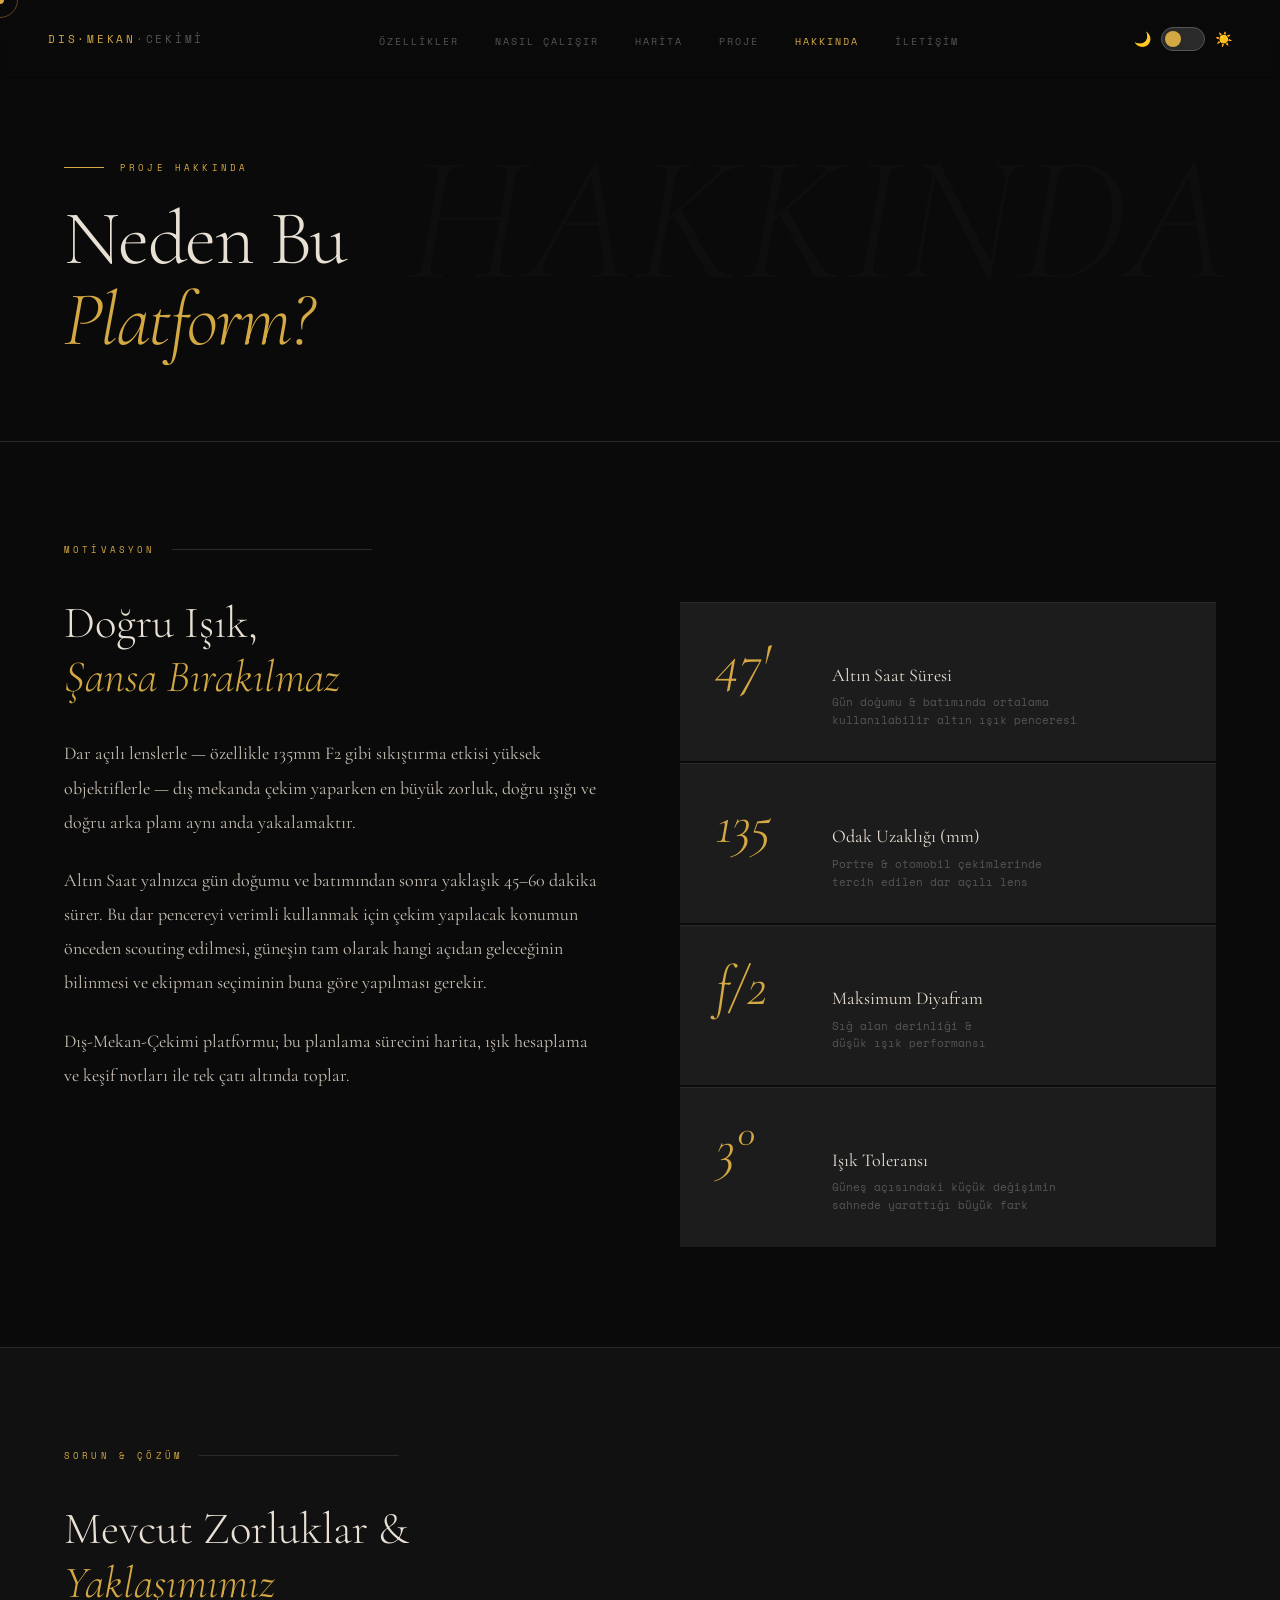
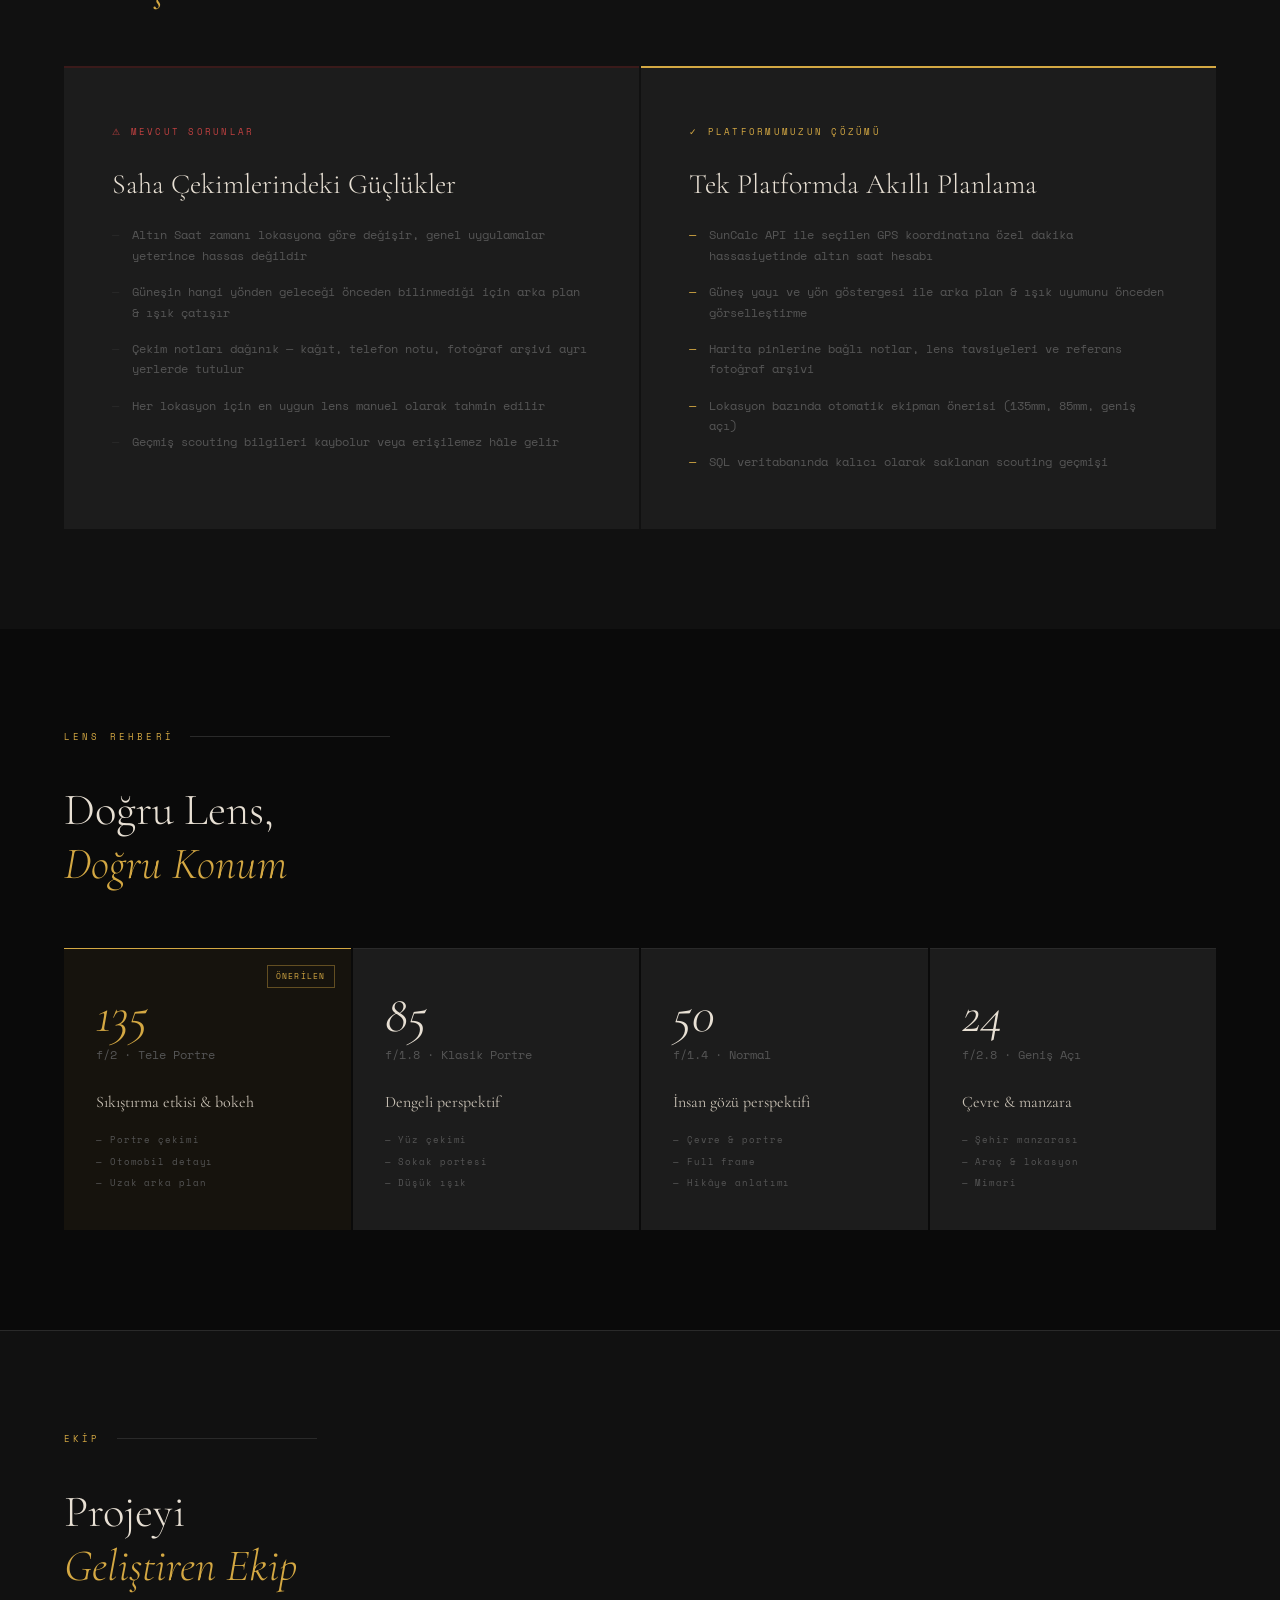
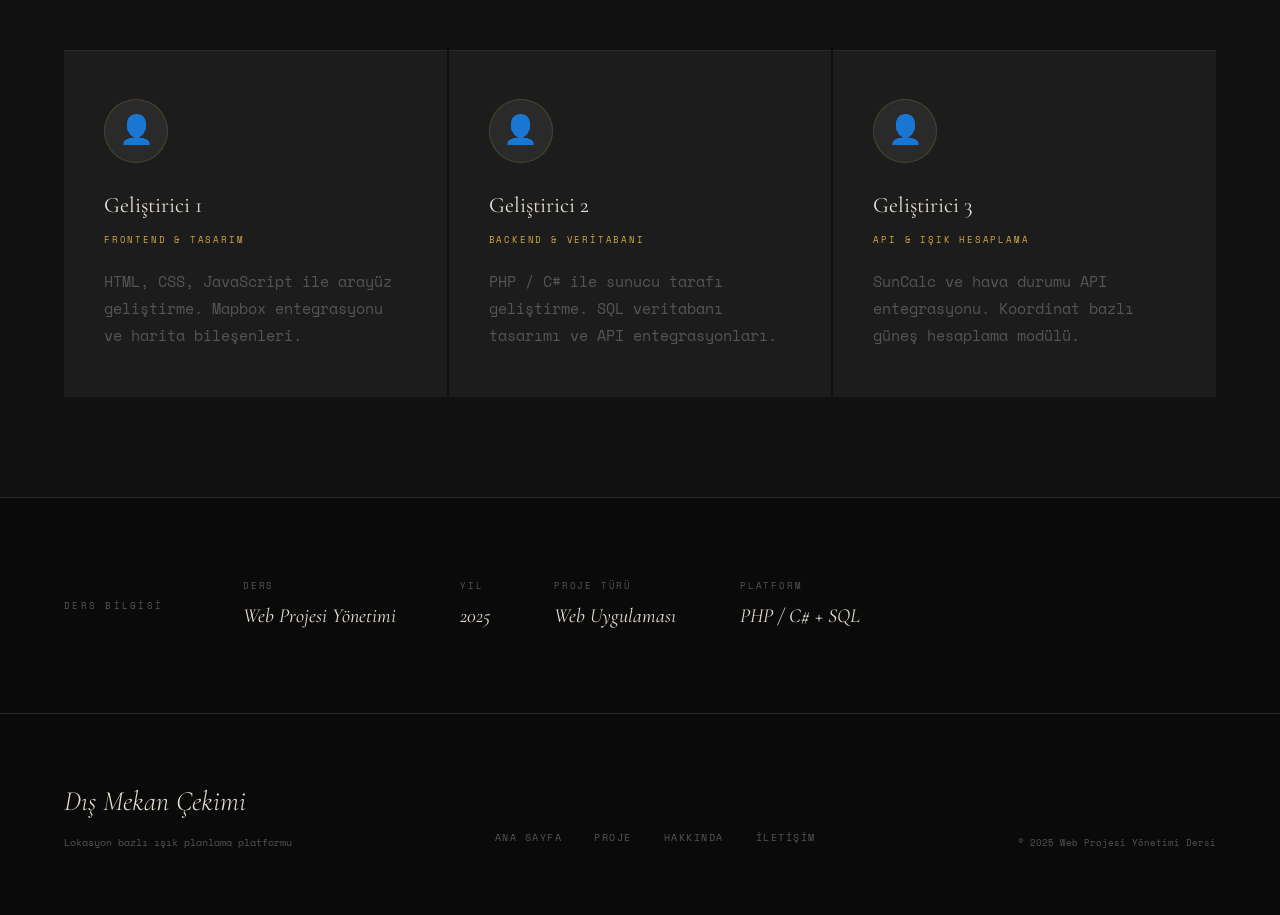
==== commit c93e8da7: "Create about.html" ====
--- a/about.html
+++ b/about.html
@@ -2,6 +2,15 @@
 <!DOCTYPE html>
 <html lang="tr">
 <head>
+  <script>
+    // Tema: sayfa yüklenir yüklenmez uygula (flash önleme)
+    (function() {
+      if (localStorage.getItem('theme') === 'light') {
+        document.documentElement.classList.add('light-mode');
+        document.body && document.body.classList.add('light-mode');
+      }
+    })();
+  </script>
   <meta charset="UTF-8" />
   <meta name="viewport" content="width=device-width, initial-scale=1.0"/>
   <title>Hakkında | Dış-Mekan-Çekimi</title>
@@ -25,7 +34,7 @@
 
     html { scroll-behavior: smooth; }
     /* ── LIGHT MODE ── */
-    body.light-mode {
+    html.light-mode body, body.light-mode {
       --black:   #f5f0e8;
       --dark:    #ede8dc;
       --mid:     #e0d8cc;
@@ -466,9 +475,27 @@
     .reveal { opacity: 0; transform: translateY(30px); transition: opacity 0.7s ease, transform 0.7s ease; }
     .reveal.visible { opacity: 1; transform: translateY(0); }
 
+
+    /* ── HAMBURGER ── */
+    .hamburger { display: none; flex-direction: column; gap: 6px; cursor: pointer; z-index: 102; background: none; border: none; padding: 4px; }
+    .hamburger span { display: block; width: 28px; height: 1px; background: var(--gold); transition: all 0.3s ease-in-out; }
+    @media (max-width: 900px) {
+      .hamburger { display: flex; }
+      .hamburger.open span:nth-child(1) { transform: translateY(7px) rotate(45deg); }
+      .hamburger.open span:nth-child(2) { opacity: 0; }
+      .hamburger.open span:nth-child(3) { transform: translateY(-7px) rotate(-45deg); }
+      .nav-links {
+        position: fixed; top: 0; right: -100%; width: 100%; height: 100vh;
+        background: rgba(10,10,10,0.98); backdrop-filter: blur(10px);
+        flex-direction: column; justify-content: center; align-items: center;
+        gap: 40px; transition: right 0.4s ease;
+        display: flex;
+      }
+      .nav-links.open { right: 0; }
+      .nav-links a { font-size: 14px; }
+    }
     @media (max-width: 900px) {
       nav { padding: 20px 24px; }
-      .nav-links { display: none; }
       .page-header { padding: 120px 24px 60px; }
       .intro { grid-template-columns: 1fr; padding: 60px 24px; gap: 48px; }
       .problem { padding: 60px 24px; }
@@ -490,7 +517,7 @@
   <!-- NAV -->
   <nav>
     <a href="index.html" class="nav-logo">DIS·MEKAN<span>·CEKİMİ</span></a>
-    <ul class="nav-links">
+    <ul class="nav-links" id="navLinks">
       <li><a href="index.html#features">Özellikler</a></li>
       <li><a href="index.html#nasil">Nasıl Çalışır</a></li>
       <li><a href="index.html#harita">Harita</a></li>
@@ -498,6 +525,7 @@
       <li><a href="about.html" class="active">Hakkında</a></li>
       <li><a href="contact.html">İletişim</a></li>
     </ul>
+    <div style="display:flex;align-items:center;gap:16px;">
       <button class="theme-toggle" id="themeToggle" title="Tema değiştir" aria-label="Tema değiştir">
         <span class="theme-toggle-icon">🌙</span>
         <div class="theme-toggle-track">
@@ -505,7 +533,11 @@
         </div>
         <span class="theme-toggle-icon">☀️</span>
       </button>
-    </nav>
+      <button class="hamburger" id="hamburger" aria-label="Menü">
+        <span></span><span></span><span></span>
+      </button>
+    </div>
+  </nav>
 
   <!-- PAGE HEADER -->
   <div class="page-header">
@@ -744,21 +776,32 @@
   <button class="scroll-top-btn" id="scrollTopBtn" title="Yukarı çık" aria-label="Yukarı çık">↑</button>
 
   <script>
-    /* ── DARK / LIGHT MODE ── */
-    (function() {
-      if (localStorage.getItem('theme') === 'light') document.body.classList.add('light-mode');
-    })();
-
     document.addEventListener('DOMContentLoaded', function() {
-      // Theme toggle
-      var btn = document.getElementById('themeToggle');
-      if (btn) {
-        btn.addEventListener('click', function() {
+      // Tema toggle
+      var themeBtn = document.getElementById('themeToggle');
+      if (themeBtn) {
+        themeBtn.addEventListener('click', function() {
           document.body.classList.toggle('light-mode');
+          document.documentElement.classList.toggle('light-mode');
           localStorage.setItem('theme', document.body.classList.contains('light-mode') ? 'light' : 'dark');
         });
       }
-      // Scroll top
+      // Hamburger menü
+      var ham = document.getElementById('hamburger');
+      var navL = document.getElementById('navLinks');
+      if (ham && navL) {
+        ham.addEventListener('click', function() {
+          ham.classList.toggle('open');
+          navL.classList.toggle('open');
+        });
+        navL.querySelectorAll('a').forEach(function(a) {
+          a.addEventListener('click', function() {
+            ham.classList.remove('open');
+            navL.classList.remove('open');
+          });
+        });
+      }
+      // Yukarı çık
       var topBtn = document.getElementById('scrollTopBtn');
       if (topBtn) {
         window.addEventListener('scroll', function() {
@@ -768,6 +811,13 @@
           window.scrollTo({ top: 0, behavior: 'smooth' });
         });
       }
+      // Nav scroll efekti
+      var nav = document.querySelector('nav');
+      if (nav) {
+        window.addEventListener('scroll', function() {
+          nav.classList.toggle('scrolled', window.scrollY > 60);
+        });
+      }
     });
   </script>
 </body>
